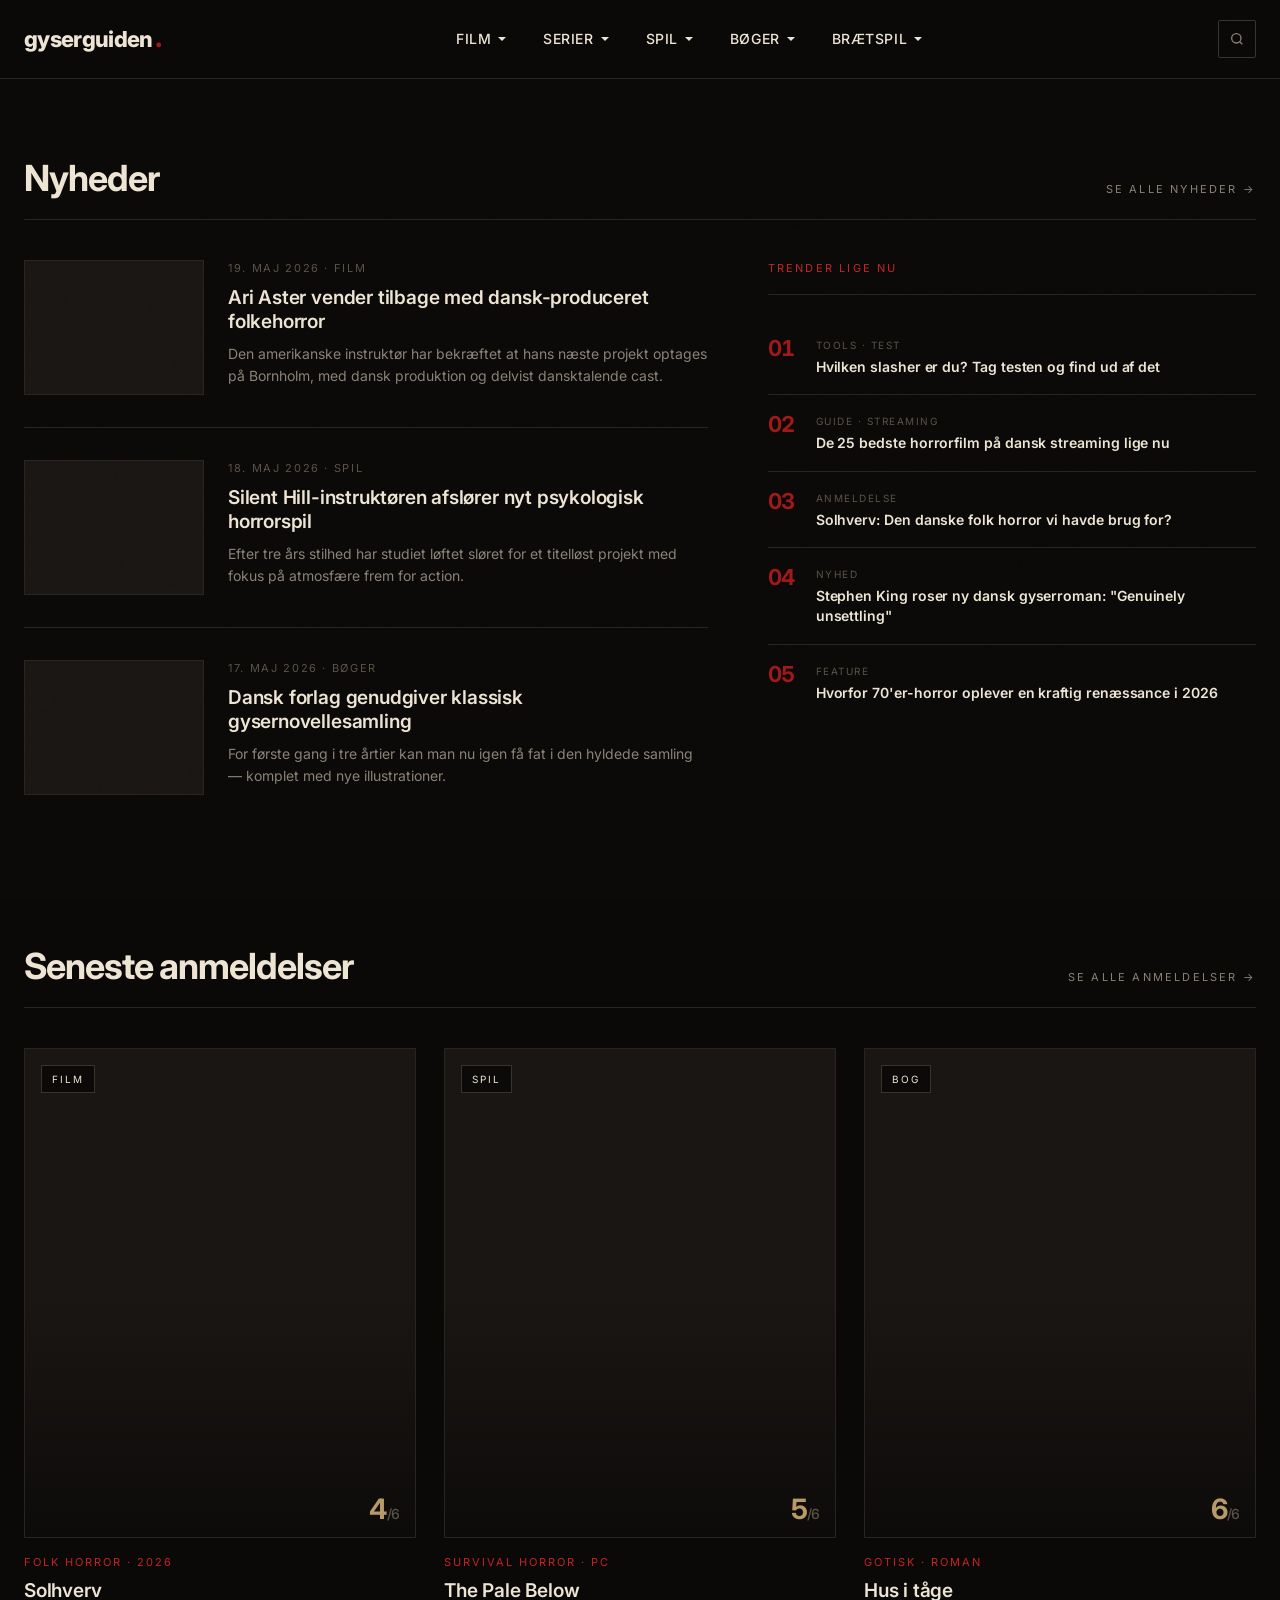
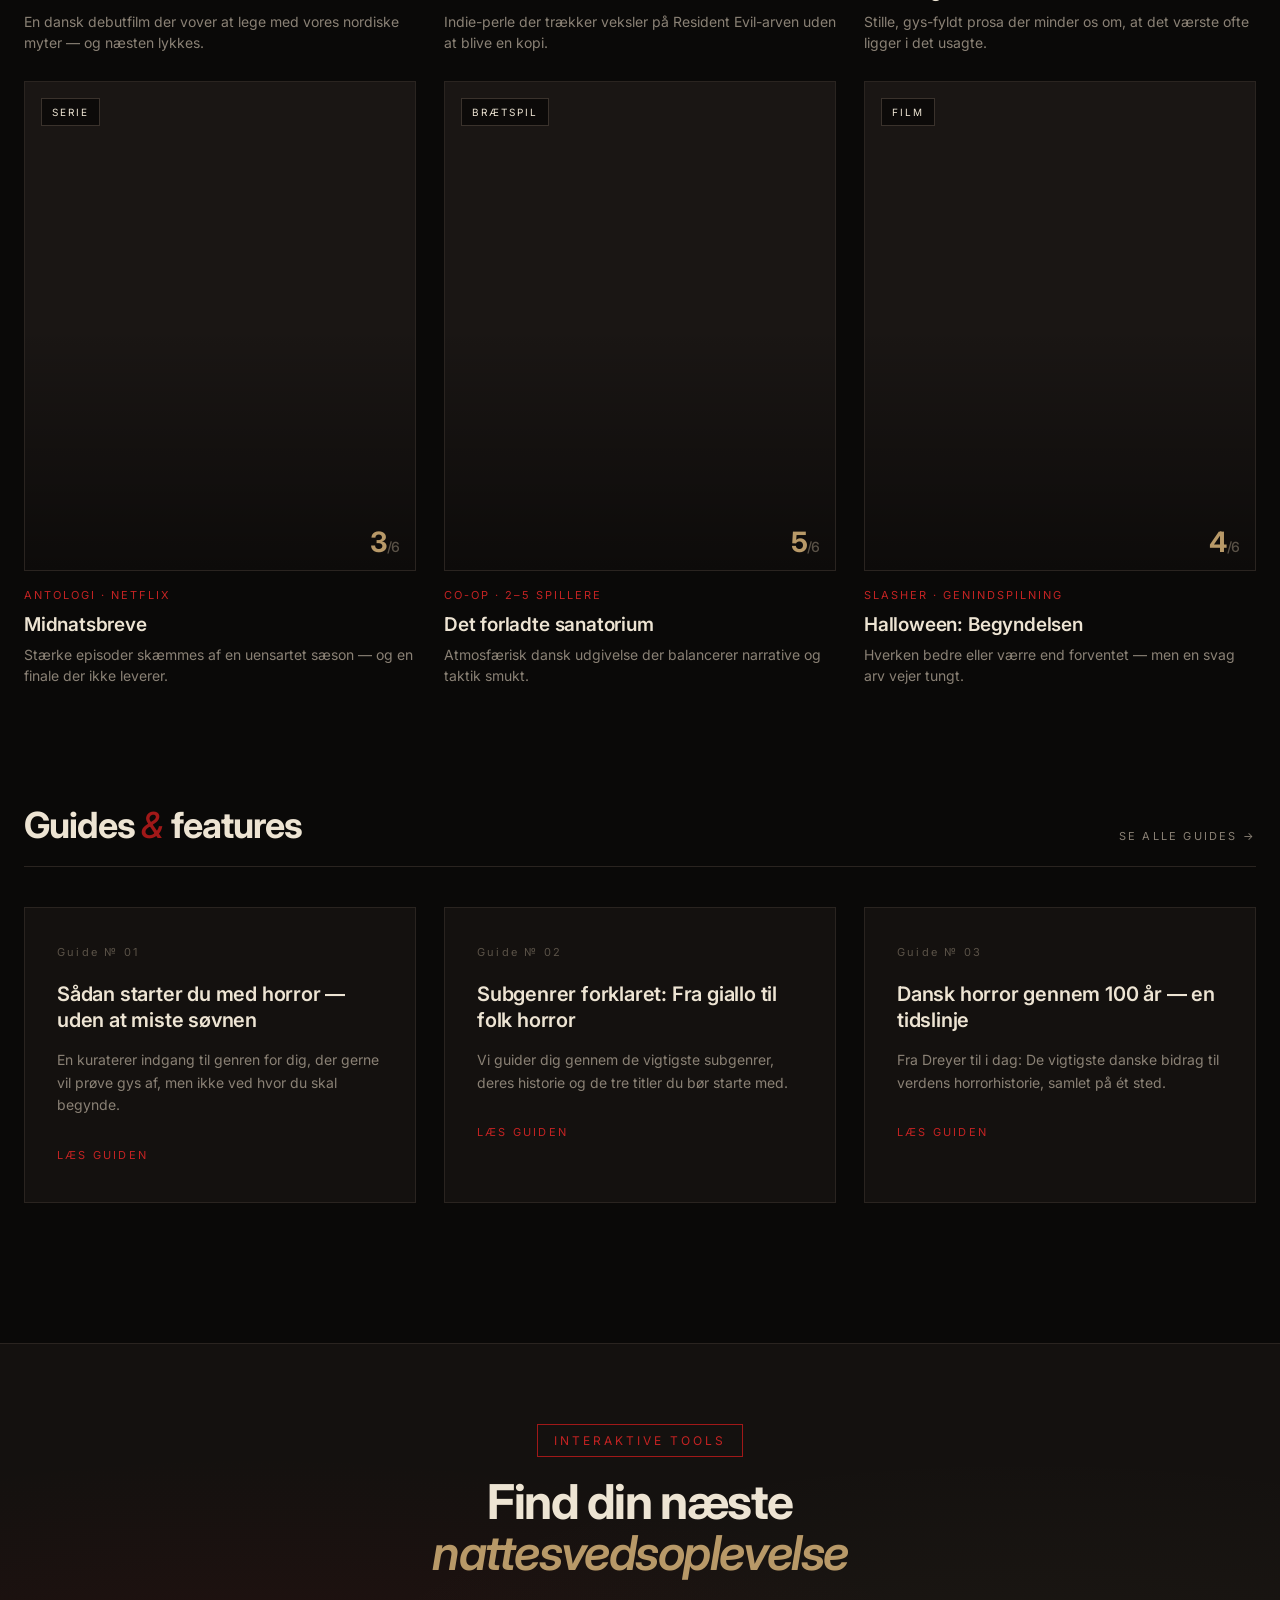
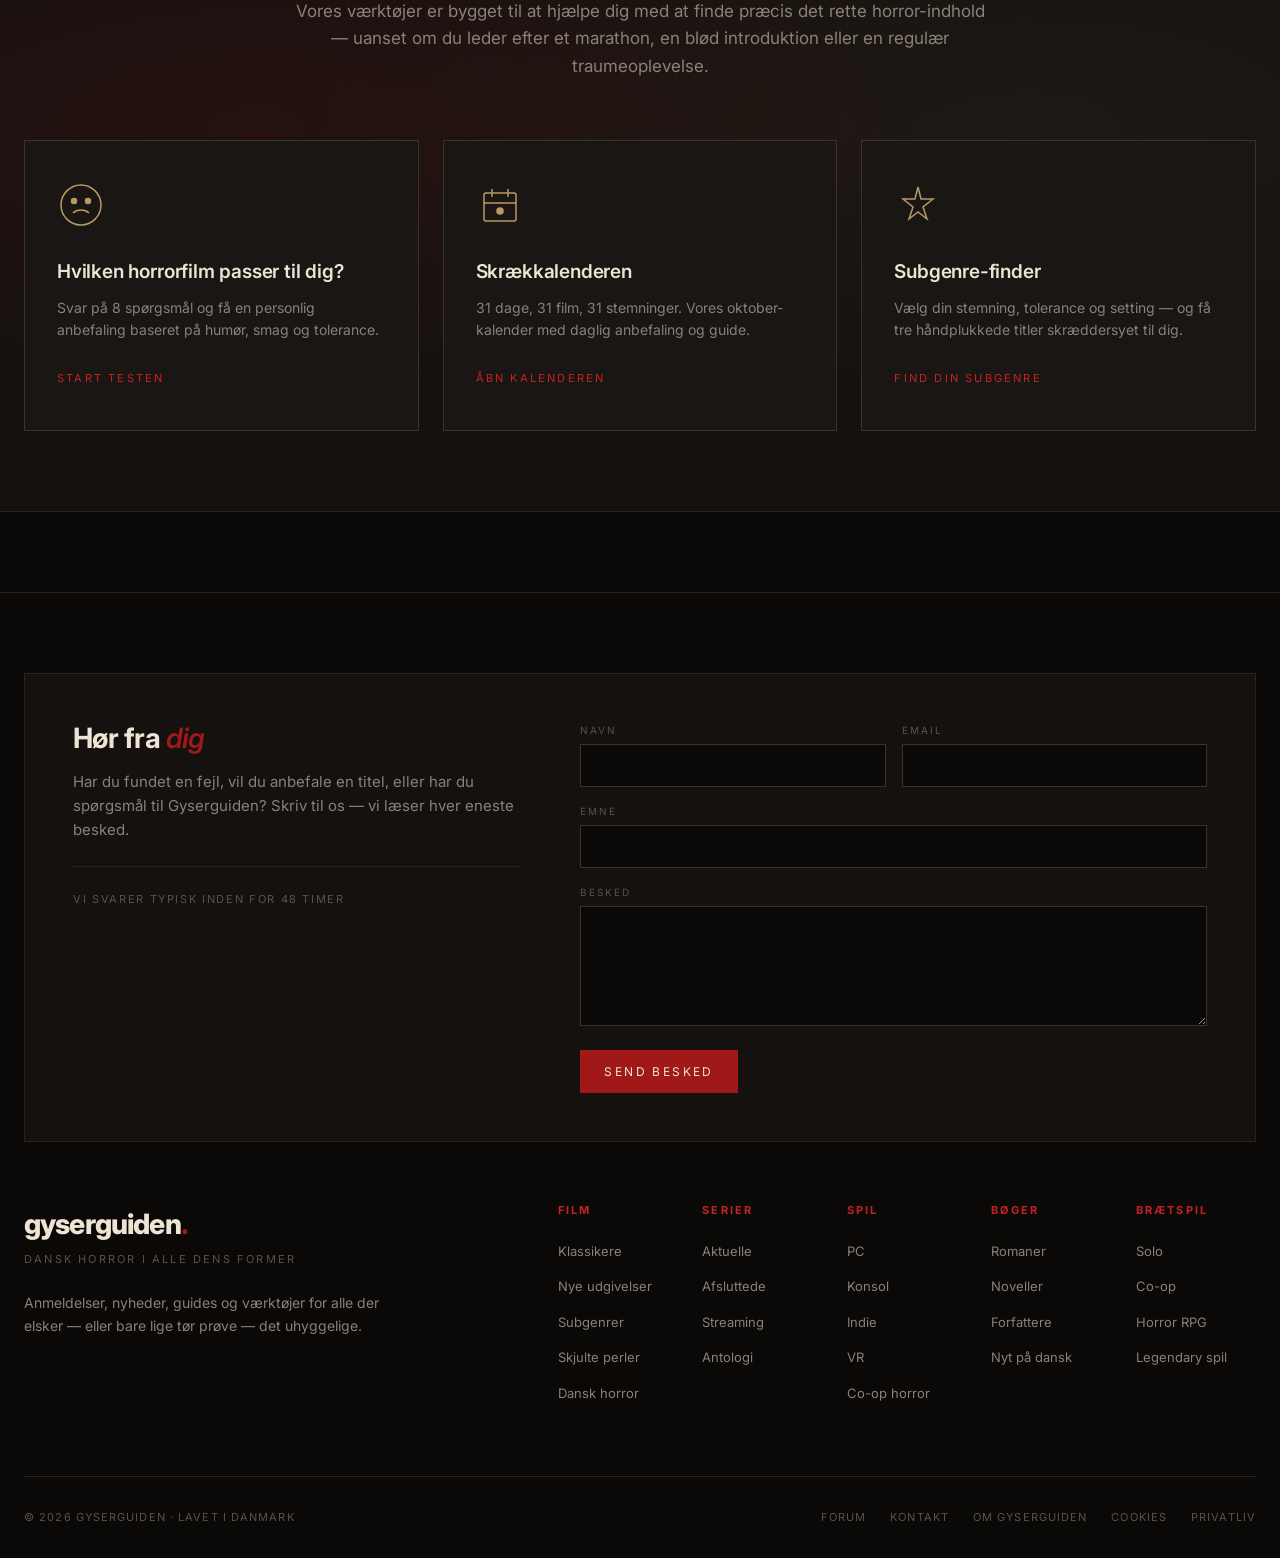
==== index.html @ 8637fc76 "Initial commit — projektstruktur, designsystem og skabeloner" ====
<!DOCTYPE html>
<html lang="da">
<head>
<meta charset="UTF-8">
<meta name="viewport" content="width=device-width, initial-scale=1.0">
<title>Gyserguiden — Dansk horror i alle dens former</title>
<meta name="description" content="Anmeldelser, nyheder, guides og interaktive tools om horror — film, serier, spil, bøger og brætspil.">

<link rel="stylesheet" href="/assets/css/base.css">
<link rel="stylesheet" href="/assets/css/components.css">
</head>
<body>

<!-- =================== HEADER =================== -->
<header class="site-header">
  <div class="header-inner">
    <a href="/" class="logo">gyserguiden<span class="dot">.</span></a>

    <nav class="main-nav">
      <div class="nav-item">
        <a class="nav-link" href="/film">Film
          <svg class="chevron" viewBox="0 0 10 10" fill="currentColor"><path d="M5 7L1 3h8z"/></svg>
        </a>
        <div class="dropdown">
          <a href="/film/klassikere">Klassikere</a>
          <a href="/film/nye">Nye udgivelser</a>
          <a href="/film/subgenrer">Subgenrer</a>
          <a href="/film/skjulte-perler">Skjulte perler</a>
          <a href="/film/dansk">Dansk horror</a>
        </div>
      </div>

      <div class="nav-item">
        <a class="nav-link" href="/serier">Serier
          <svg class="chevron" viewBox="0 0 10 10" fill="currentColor"><path d="M5 7L1 3h8z"/></svg>
        </a>
        <div class="dropdown">
          <a href="/serier/aktuelle">Aktuelle</a>
          <a href="/serier/afsluttede">Afsluttede</a>
          <a href="/serier/streaming">Streamingtjenester</a>
          <a href="/serier/antologi">Antologiserier</a>
        </div>
      </div>

      <div class="nav-item">
        <a class="nav-link" href="/spil">Spil
          <svg class="chevron" viewBox="0 0 10 10" fill="currentColor"><path d="M5 7L1 3h8z"/></svg>
        </a>
        <div class="dropdown">
          <a href="/spil/pc">PC</a>
          <a href="/spil/konsol">Konsol</a>
          <a href="/spil/indie">Indie</a>
          <a href="/spil/vr">VR</a>
          <a href="/spil/co-op">Co-op horror</a>
        </div>
      </div>

      <div class="nav-item">
        <a class="nav-link" href="/boeger">Bøger
          <svg class="chevron" viewBox="0 0 10 10" fill="currentColor"><path d="M5 7L1 3h8z"/></svg>
        </a>
        <div class="dropdown">
          <a href="/boeger/romaner">Romaner</a>
          <a href="/boeger/noveller">Noveller</a>
          <a href="/boeger/forfattere">Forfattere</a>
          <a href="/boeger/nyt-paa-dansk">Nyt på dansk</a>
        </div>
      </div>

      <div class="nav-item">
        <a class="nav-link" href="/braetspil">Brætspil
          <svg class="chevron" viewBox="0 0 10 10" fill="currentColor"><path d="M5 7L1 3h8z"/></svg>
        </a>
        <div class="dropdown">
          <a href="/braetspil/solo">Solo</a>
          <a href="/braetspil/co-op">Co-op</a>
          <a href="/braetspil/rpg">Horror RPG</a>
          <a href="/braetspil/legendary">Legendary spil</a>
        </div>
      </div>
    </nav>

    <div class="header-actions">
      <button class="search-btn" aria-label="Søg">
        <svg width="16" height="16" viewBox="0 0 24 24" fill="none" stroke="currentColor" stroke-width="2">
          <circle cx="11" cy="11" r="7"/>
          <path d="m20 20-4-4"/>
        </svg>
      </button>
      <button class="hamburger" aria-label="Menu" id="hamburger">
        <span></span><span></span><span></span>
      </button>
    </div>
  </div>

  <!-- Mobile menu -->
  <div class="mobile-menu" id="mobileMenu">
    <details>
      <summary>Film</summary>
      <div class="sub-links">
        <a href="/film/klassikere">Klassikere</a>
        <a href="/film/nye">Nye udgivelser</a>
        <a href="/film/subgenrer">Subgenrer</a>
        <a href="/film/skjulte-perler">Skjulte perler</a>
        <a href="/film/dansk">Dansk horror</a>
      </div>
    </details>
    <details>
      <summary>Serier</summary>
      <div class="sub-links">
        <a href="/serier/aktuelle">Aktuelle</a>
        <a href="/serier/afsluttede">Afsluttede</a>
        <a href="/serier/streaming">Streamingtjenester</a>
        <a href="/serier/antologi">Antologiserier</a>
      </div>
    </details>
    <details>
      <summary>Spil</summary>
      <div class="sub-links">
        <a href="/spil/pc">PC</a>
        <a href="/spil/konsol">Konsol</a>
        <a href="/spil/indie">Indie</a>
        <a href="/spil/vr">VR</a>
        <a href="/spil/co-op">Co-op horror</a>
      </div>
    </details>
    <details>
      <summary>Bøger</summary>
      <div class="sub-links">
        <a href="/boeger/romaner">Romaner</a>
        <a href="/boeger/noveller">Noveller</a>
        <a href="/boeger/forfattere">Forfattere</a>
        <a href="/boeger/nyt-paa-dansk">Nyt på dansk</a>
      </div>
    </details>
    <details>
      <summary>Brætspil</summary>
      <div class="sub-links">
        <a href="/braetspil/solo">Solo</a>
        <a href="/braetspil/co-op">Co-op</a>
        <a href="/braetspil/rpg">Horror RPG</a>
        <a href="/braetspil/legendary">Legendary spil</a>
      </div>
    </details>
  </div>
</header>

<!-- =================== NYHEDER =================== -->
<section class="section section-first">
  <div class="container">
    <div class="section-head">
      <h2 class="section-title">Nyheder</h2>
      <a href="/nyheder" class="section-link">Se alle nyheder</a>
    </div>

    <div class="news-grid">
      <div class="news-main">
        <article class="news-item">
          <div class="img n1"></div>
          <div>
            <div class="meta">19. Maj 2026 · Film</div>
            <h3>Ari Aster vender tilbage med dansk-produceret folkehorror</h3>
            <p>Den amerikanske instruktør har bekræftet at hans næste projekt optages på Bornholm, med dansk produktion og delvist dansktalende cast.</p>
          </div>
        </article>

        <article class="news-item">
          <div class="img n2"></div>
          <div>
            <div class="meta">18. Maj 2026 · Spil</div>
            <h3>Silent Hill-instruktøren afslører nyt psykologisk horrorspil</h3>
            <p>Efter tre års stilhed har studiet løftet sløret for et titelløst projekt med fokus på atmosfære frem for action.</p>
          </div>
        </article>

        <article class="news-item">
          <div class="img n3"></div>
          <div>
            <div class="meta">17. Maj 2026 · Bøger</div>
            <h3>Dansk forlag genudgiver klassisk gysernovellesamling</h3>
            <p>For første gang i tre årtier kan man nu igen få fat i den hyldede samling — komplet med nye illustrationer.</p>
          </div>
        </article>
      </div>

      <aside class="news-aside">
        <div class="aside-title">Trender lige nu</div>
        <ol class="trending-list">
          <li>
            <span class="num">01</span>
            <div class="info">
              <div class="cat">Tools · Test</div>
              <h4>Hvilken slasher er du? Tag testen og find ud af det</h4>
            </div>
          </li>
          <li>
            <span class="num">02</span>
            <div class="info">
              <div class="cat">Guide · Streaming</div>
              <h4>De 25 bedste horrorfilm på dansk streaming lige nu</h4>
            </div>
          </li>
          <li>
            <span class="num">03</span>
            <div class="info">
              <div class="cat">Anmeldelse</div>
              <h4>Solhverv: Den danske folk horror vi havde brug for?</h4>
            </div>
          </li>
          <li>
            <span class="num">04</span>
            <div class="info">
              <div class="cat">Nyhed</div>
              <h4>Stephen King roser ny dansk gyserroman: "Genuinely unsettling"</h4>
            </div>
          </li>
          <li>
            <span class="num">05</span>
            <div class="info">
              <div class="cat">Feature</div>
              <h4>Hvorfor 70'er-horror oplever en kraftig renæssance i 2026</h4>
            </div>
          </li>
        </ol>
      </aside>
    </div>
  </div>
</section>

<!-- =================== SENESTE ANMELDELSER =================== -->
<section class="section">
  <div class="container">
    <div class="section-head">
      <h2 class="section-title">Seneste anmeldelser</h2>
      <a href="/anmeldelser" class="section-link">Se alle anmeldelser</a>
    </div>

    <div class="review-grid">
      <article class="review-card">
        <div class="img img-1">
          <span class="img-label">Film</span>
          <span class="rating">4<span>/6</span></span>
        </div>
        <div class="category">Folk Horror · 2026</div>
        <h3>Solhverv</h3>
        <p class="excerpt">En dansk debutfilm der vover at lege med vores nordiske myter — og næsten lykkes.</p>
      </article>

      <article class="review-card">
        <div class="img img-2">
          <span class="img-label">Spil</span>
          <span class="rating">5<span>/6</span></span>
        </div>
        <div class="category">Survival Horror · PC</div>
        <h3>The Pale Below</h3>
        <p class="excerpt">Indie-perle der trækker veksler på Resident Evil-arven uden at blive en kopi.</p>
      </article>

      <article class="review-card">
        <div class="img img-3">
          <span class="img-label">Bog</span>
          <span class="rating">6<span>/6</span></span>
        </div>
        <div class="category">Gotisk · Roman</div>
        <h3>Hus i tåge</h3>
        <p class="excerpt">Stille, gys-fyldt prosa der minder os om, at det værste ofte ligger i det usagte.</p>
      </article>

      <article class="review-card">
        <div class="img img-4">
          <span class="img-label">Serie</span>
          <span class="rating">3<span>/6</span></span>
        </div>
        <div class="category">Antologi · Netflix</div>
        <h3>Midnatsbreve</h3>
        <p class="excerpt">Stærke episoder skæmmes af en uensartet sæson — og en finale der ikke leverer.</p>
      </article>

      <article class="review-card">
        <div class="img img-5">
          <span class="img-label">Brætspil</span>
          <span class="rating">5<span>/6</span></span>
        </div>
        <div class="category">Co-op · 2–5 spillere</div>
        <h3>Det forladte sanatorium</h3>
        <p class="excerpt">Atmosfærisk dansk udgivelse der balancerer narrative og taktik smukt.</p>
      </article>

      <article class="review-card">
        <div class="img img-6">
          <span class="img-label">Film</span>
          <span class="rating">4<span>/6</span></span>
        </div>
        <div class="category">Slasher · Genindspilning</div>
        <h3>Halloween: Begyndelsen</h3>
        <p class="excerpt">Hverken bedre eller værre end forventet — men en svag arv vejer tungt.</p>
      </article>
    </div>
  </div>
</section>

<!-- =================== GUIDES =================== -->
<section class="section">
  <div class="container">
    <div class="section-head">
      <h2 class="section-title">Guides <span class="ampersand">&amp;</span> features</h2>
      <a href="/guides" class="section-link">Se alle guides</a>
    </div>

    <div class="guides-grid">
      <article class="guide-card">
        <div class="num">Guide № 01</div>
        <h3>Sådan starter du med horror — uden at miste søvnen</h3>
        <p>En kuraterer indgang til genren for dig, der gerne vil prøve gys af, men ikke ved hvor du skal begynde.</p>
        <span class="read-more">Læs guiden</span>
      </article>

      <article class="guide-card">
        <div class="num">Guide № 02</div>
        <h3>Subgenrer forklaret: Fra giallo til folk horror</h3>
        <p>Vi guider dig gennem de vigtigste subgenrer, deres historie og de tre titler du bør starte med.</p>
        <span class="read-more">Læs guiden</span>
      </article>

      <article class="guide-card">
        <div class="num">Guide № 03</div>
        <h3>Dansk horror gennem 100 år — en tidslinje</h3>
        <p>Fra Dreyer til i dag: De vigtigste danske bidrag til verdens horrorhistorie, samlet på ét sted.</p>
        <span class="read-more">Læs guiden</span>
      </article>
    </div>
  </div>
</section>

<!-- =================== INTERAKTIVE TOOLS =================== -->
<section class="tools-section">
  <div class="container">
    <div class="tools-intro">
      <span class="label">Interaktive tools</span>
      <h2>Find din næste <em>nattesvedsoplevelse</em></h2>
      <p>Vores værktøjer er bygget til at hjælpe dig med at finde præcis det rette horror-indhold — uanset om du leder efter et marathon, en blød introduktion eller en regulær traumeoplevelse.</p>
    </div>

    <div class="tools-grid">
      <article class="tool-card">
        <svg class="tool-icon" viewBox="0 0 48 48" fill="none" stroke="currentColor" stroke-width="1.5">
          <circle cx="24" cy="24" r="20"/>
          <circle cx="17" cy="20" r="2.5" fill="currentColor"/>
          <circle cx="31" cy="20" r="2.5" fill="currentColor"/>
          <path d="M16 32c2-2 5-3 8-3s6 1 8 3"/>
        </svg>
        <h3>Hvilken horrorfilm passer til dig?</h3>
        <p>Svar på 8 spørgsmål og få en personlig anbefaling baseret på humør, smag og tolerance.</p>
        <span class="cta">Start testen</span>
      </article>

      <article class="tool-card">
        <svg class="tool-icon" viewBox="0 0 48 48" fill="none" stroke="currentColor" stroke-width="1.5">
          <rect x="8" y="12" width="32" height="28" rx="2"/>
          <path d="M16 8v8M32 8v8M8 22h32"/>
          <circle cx="24" cy="30" r="3" fill="currentColor"/>
        </svg>
        <h3>Skrækkalenderen</h3>
        <p>31 dage, 31 film, 31 stemninger. Vores oktober-kalender med daglig anbefaling og guide.</p>
        <span class="cta">Åbn kalenderen</span>
      </article>

      <article class="tool-card">
        <svg class="tool-icon" viewBox="0 0 48 48" fill="none" stroke="currentColor" stroke-width="1.5">
          <path d="M24 6l3 12h12l-10 8 4 12-9-7-9 7 4-12-10-8h12z"/>
        </svg>
        <h3>Subgenre-finder</h3>
        <p>Vælg din stemning, tolerance og setting — og få tre håndplukkede titler skræddersyet til dig.</p>
        <span class="cta">Find din subgenre</span>
      </article>
    </div>
  </div>
</section>

<!-- =================== FOOTER =================== -->
<footer class="site-footer">
  <div class="container">

    <!-- Contact form -->
    <div class="contact-section" id="kontakt">
      <div class="contact-grid">
        <div class="contact-intro">
          <h3>Hør fra <em>dig</em></h3>
          <p>Har du fundet en fejl, vil du anbefale en titel, eller har du spørgsmål til Gyserguiden? Skriv til os — vi læser hver eneste besked.</p>
          <div class="extra">Vi svarer typisk inden for 48 timer</div>
        </div>
        <form class="contact-form" onsubmit="event.preventDefault(); alert('Tak — beskeden er afsendt (placeholder).');">
          <div class="form-row">
            <div class="form-field">
              <label for="navn">Navn</label>
              <input type="text" id="navn" name="navn" required>
            </div>
            <div class="form-field">
              <label for="email">Email</label>
              <input type="email" id="email" name="email" required>
            </div>
          </div>
          <div class="form-field">
            <label for="emne">Emne</label>
            <input type="text" id="emne" name="emne" required>
          </div>
          <div class="form-field">
            <label for="besked">Besked</label>
            <textarea id="besked" name="besked" required></textarea>
          </div>
          <button type="submit" class="submit-btn">Send besked</button>
        </form>
      </div>
    </div>

    <!-- Top -->
    <div class="footer-top">
      <div class="footer-brand">
        <h3>gyserguiden<span class="dot">.</span></h3>
        <div class="tagline">Dansk horror i alle dens former</div>
        <p>Anmeldelser, nyheder, guides og værktøjer for alle der elsker — eller bare lige tør prøve — det uhyggelige.</p>
      </div>

      <nav class="footer-nav">
        <div class="footer-col">
          <h4>Film</h4>
          <ul>
            <li><a href="/film/klassikere">Klassikere</a></li>
            <li><a href="/film/nye">Nye udgivelser</a></li>
            <li><a href="/film/subgenrer">Subgenrer</a></li>
            <li><a href="/film/skjulte-perler">Skjulte perler</a></li>
            <li><a href="/film/dansk">Dansk horror</a></li>
          </ul>
        </div>
        <div class="footer-col">
          <h4>Serier</h4>
          <ul>
            <li><a href="/serier/aktuelle">Aktuelle</a></li>
            <li><a href="/serier/afsluttede">Afsluttede</a></li>
            <li><a href="/serier/streaming">Streaming</a></li>
            <li><a href="/serier/antologi">Antologi</a></li>
          </ul>
        </div>
        <div class="footer-col">
          <h4>Spil</h4>
          <ul>
            <li><a href="/spil/pc">PC</a></li>
            <li><a href="/spil/konsol">Konsol</a></li>
            <li><a href="/spil/indie">Indie</a></li>
            <li><a href="/spil/vr">VR</a></li>
            <li><a href="/spil/co-op">Co-op horror</a></li>
          </ul>
        </div>
        <div class="footer-col">
          <h4>Bøger</h4>
          <ul>
            <li><a href="/boeger/romaner">Romaner</a></li>
            <li><a href="/boeger/noveller">Noveller</a></li>
            <li><a href="/boeger/forfattere">Forfattere</a></li>
            <li><a href="/boeger/nyt-paa-dansk">Nyt på dansk</a></li>
          </ul>
        </div>
        <div class="footer-col">
          <h4>Brætspil</h4>
          <ul>
            <li><a href="/braetspil/solo">Solo</a></li>
            <li><a href="/braetspil/co-op">Co-op</a></li>
            <li><a href="/braetspil/rpg">Horror RPG</a></li>
            <li><a href="/braetspil/legendary">Legendary spil</a></li>
          </ul>
        </div>
      </nav>
    </div>

    <div class="footer-bottom">
      <span>© 2026 Gyserguiden · Lavet i Danmark</span>
      <div class="links">
        <a href="/forum">Forum</a>
        <a href="#kontakt">Kontakt</a>
        <a href="/om">Om Gyserguiden</a>
        <a href="/cookies">Cookies</a>
        <a href="/privatliv">Privatliv</a>
      </div>
    </div>
  </div>
</footer>

<script src="/assets/js/main.js"></script>

</body>
</html>
---- assets/css/base.css ----
/* ============================================================
   BASE.CSS — Design tokens, reset, typografi
   gyserguiden.dk
   ============================================================ */

@import url('https://fonts.googleapis.com/css2?family=Inter:ital,wght@0,300;0,400;0,500;0,600;0,700;0,800;0,900;1,400;1,500;1,600&display=swap');

/* ---- Design tokens ---- */
:root {
  --bg:            #0a0908;
  --bg-elevated:   #14110f;
  --bg-card:       #1a1614;
  --border:        #2a2420;
  --border-strong: #3a322c;
  --text:          #ede4d3;
  --text-muted:    #8a8175;
  --text-dim:      #5a5247;
  --accent:        #a01818;
  --accent-bright: #c42323;
  --accent-glow:   rgba(160, 24, 24, 0.4);
  --gold:          #b89968;
  --display: 'Inter', system-ui, sans-serif;
  --body:    'Inter', system-ui, sans-serif;
  --mono:    'Inter', system-ui, sans-serif;

  /* Spacing scale */
  --space-xs:  8px;
  --space-sm:  16px;
  --space-md:  24px;
  --space-lg:  40px;
  --space-xl:  60px;
  --space-2xl: 80px;

  /* Layout */
  --max-width: 1280px;
  --container-padding: 24px;
}

/* ---- Reset ---- */
*, *::before, *::after { box-sizing: border-box; margin: 0; padding: 0; }
html { scroll-behavior: smooth; }
a { color: inherit; text-decoration: none; }
img { display: block; max-width: 100%; }
button { font-family: inherit; }

/* ---- Body ---- */
body {
  font-family: var(--body);
  background: var(--bg);
  color: var(--text);
  line-height: 1.6;
  font-weight: 400;
  -webkit-font-smoothing: antialiased;
  overflow-x: hidden;
  position: relative;
}

/* Grain texture overlay */
body::before {
  content: '';
  position: fixed;
  inset: 0;
  pointer-events: none;
  z-index: 9999;
  opacity: 0.04;
  mix-blend-mode: overlay;
  background-image: url("data:image/svg+xml,%3Csvg viewBox='0 0 200 200' xmlns='http://www.w3.org/2000/svg'%3E%3Cfilter id='n'%3E%3CfeTurbulence type='fractalNoise' baseFrequency='0.9' /%3E%3C/filter%3E%3Crect width='100%25' height='100%25' filter='url(%23n)' /%3E%3C/svg%3E");
}

/* ---- Layout ---- */
.container {
  max-width: var(--max-width);
  margin: 0 auto;
  padding: 0 var(--container-padding);
}

/* ---- Sections ---- */
.section       { padding: var(--space-xl) 0; }
.section-first { padding-top: var(--space-2xl); }

.section-head {
  display: flex;
  justify-content: space-between;
  align-items: flex-end;
  margin-bottom: var(--space-lg);
  border-bottom: 1px solid var(--border);
  padding-bottom: 20px;
}

.section-title {
  font-family: var(--display);
  font-size: clamp(26px, 3.4vw, 36px);
  font-weight: 700;
  letter-spacing: -0.03em;
  line-height: 1.1;
}
.section-title .ampersand { color: var(--accent); font-style: italic; font-weight: 500; }

.section-link {
  font-family: var(--mono);
  font-size: 11px;
  letter-spacing: 0.2em;
  text-transform: uppercase;
  color: var(--text-muted);
  transition: color .2s;
  white-space: nowrap;
}
.section-link:hover { color: var(--accent-bright); }
.section-link::after { content: ' →'; }

/* ---- Animations ---- */
@keyframes pulse {
  0%, 100% { opacity: 1; }
  50%       { opacity: 0.5; }
}

@keyframes fadeUp {
  from { opacity: 0; transform: translateY(20px); }
  to   { opacity: 1; transform: translateY(0); }
}

/* ---- Article / prose ---- */
.prose {
  max-width: 720px;
  font-size: 17px;
  line-height: 1.75;
  color: var(--text);
}
.prose h2 {
  font-family: var(--display);
  font-size: clamp(22px, 2.5vw, 28px);
  font-weight: 700;
  letter-spacing: -0.02em;
  margin: 2.5em 0 0.75em;
  color: var(--text);
}
.prose h3 {
  font-family: var(--display);
  font-size: 20px;
  font-weight: 600;
  margin: 2em 0 0.6em;
}
.prose p   { margin-bottom: 1.4em; color: var(--text-muted); }
.prose strong { color: var(--text); font-weight: 600; }
.prose em { color: var(--gold); font-style: italic; }
.prose blockquote {
  border-left: 3px solid var(--accent);
  padding: 16px 24px;
  margin: 2em 0;
  background: var(--bg-elevated);
  font-style: italic;
  color: var(--text-muted);
}
.prose a { color: var(--accent-bright); border-bottom: 1px solid var(--border-strong); transition: border-color .2s; }
.prose a:hover { border-color: var(--accent-bright); }
---- assets/css/components.css ----
/* ============================================================
   COMPONENTS.CSS — Header, footer, cards, nav
   gyserguiden.dk
   ============================================================ */

/* ---- HEADER / NAV ---- */
.site-header {
  position: sticky;
  top: 0;
  z-index: 100;
  background: rgba(10, 9, 8, 0.92);
  backdrop-filter: blur(12px);
  -webkit-backdrop-filter: blur(12px);
  border-bottom: 1px solid var(--border);
}

.header-inner {
  display: flex;
  align-items: center;
  justify-content: space-between;
  padding: 18px 24px;
  max-width: 1400px;
  margin: 0 auto;
  gap: 32px;
}

.logo {
  font-family: var(--display);
  font-weight: 800;
  font-size: 22px;
  letter-spacing: -0.03em;
  color: var(--text);
  display: flex;
  align-items: baseline;
  gap: 2px;
  flex-shrink: 0;
}
.logo .dot { color: var(--accent); font-size: 26px; line-height: 0; animation: pulse 3s ease-in-out infinite; }
.logo:hover { color: var(--accent-bright); transition: color .25s; }

.main-nav { display: flex; gap: 4px; }

.nav-item { position: relative; }

.nav-link {
  display: flex;
  align-items: center;
  gap: 6px;
  padding: 10px 16px;
  font-size: 14px;
  font-weight: 500;
  letter-spacing: 0.04em;
  text-transform: uppercase;
  color: var(--text);
  border-radius: 2px;
  cursor: pointer;
  transition: color .2s, background .2s;
}
.nav-link:hover { color: var(--accent-bright); background: rgba(160, 24, 24, 0.08); }
.nav-link .chevron { width: 10px; height: 10px; transition: transform .2s; }
.nav-item:hover .chevron { transform: rotate(180deg); }

.dropdown {
  position: absolute;
  top: 100%;
  left: 0;
  min-width: 220px;
  background: var(--bg-elevated);
  border: 1px solid var(--border-strong);
  padding: 8px;
  opacity: 0;
  visibility: hidden;
  transform: translateY(-8px);
  transition: all .2s ease;
  box-shadow: 0 20px 40px rgba(0,0,0,0.5);
}
.nav-item:hover .dropdown { opacity: 1; visibility: visible; transform: translateY(0); }
.dropdown a {
  display: block;
  padding: 10px 14px;
  font-size: 13px;
  color: var(--text-muted);
  transition: color .15s, background .15s;
  border-radius: 2px;
}
.dropdown a:hover { color: var(--text); background: rgba(160, 24, 24, 0.1); }

.header-actions { display: flex; align-items: center; gap: 12px; }

.search-btn {
  background: none;
  border: 1px solid var(--border-strong);
  color: var(--text-muted);
  width: 38px; height: 38px;
  border-radius: 2px;
  cursor: pointer;
  display: flex;
  align-items: center;
  justify-content: center;
  transition: all .2s;
}
.search-btn:hover { color: var(--text); border-color: var(--accent); }

.hamburger {
  display: none;
  background: none;
  border: none;
  color: var(--text);
  cursor: pointer;
  padding: 8px;
  width: 42px; height: 42px;
  flex-direction: column;
  justify-content: center;
  gap: 6px;
}
.hamburger span { display: block; width: 24px; height: 2px; background: currentColor; transition: transform .25s, opacity .25s; }
.hamburger.open span:nth-child(1) { transform: translateY(8px) rotate(45deg); }
.hamburger.open span:nth-child(2) { opacity: 0; }
.hamburger.open span:nth-child(3) { transform: translateY(-8px) rotate(-45deg); }

.mobile-menu {
  display: none;
  position: fixed;
  top: 71px;
  left: 0; right: 0; bottom: 0;
  background: var(--bg);
  z-index: 99;
  overflow-y: auto;
  padding: 24px;
  transform: translateX(-100%);
  transition: transform .3s ease;
}
.mobile-menu.open { transform: translateX(0); }
.mobile-menu details { border-bottom: 1px solid var(--border); }
.mobile-menu summary {
  padding: 18px 4px;
  font-family: var(--display);
  font-size: 17px;
  font-weight: 600;
  letter-spacing: -0.01em;
  cursor: pointer;
  list-style: none;
  display: flex;
  justify-content: space-between;
  align-items: center;
}
.mobile-menu summary::-webkit-details-marker { display: none; }
.mobile-menu summary::after { content: '+'; font-size: 24px; color: var(--accent); transition: transform .2s; }
.mobile-menu details[open] summary::after { transform: rotate(45deg); }
.mobile-menu .sub-links { padding: 0 4px 16px; }
.mobile-menu .sub-links a { display: block; padding: 10px 0; color: var(--text-muted); font-size: 15px; }

/* ---- HERO ---- */
.hero {
  position: relative;
  min-height: 78vh;
  display: flex;
  align-items: flex-end;
  overflow: hidden;
  margin-bottom: 80px;
}

.hero-bg {
  position: absolute;
  inset: 0;
  background:
    linear-gradient(180deg, rgba(10,9,8,0.4) 0%, rgba(10,9,8,0.7) 60%, rgba(10,9,8,1) 100%),
    radial-gradient(ellipse at 30% 40%, #2a0a0a 0%, transparent 60%),
    radial-gradient(ellipse at 70% 60%, #1a1410 0%, transparent 70%),
    #0a0908;
}
.hero-bg::after {
  content: '';
  position: absolute;
  inset: 0;
  background-image: url("data:image/svg+xml,%3Csvg xmlns='http://www.w3.org/2000/svg' viewBox='0 0 1200 800'%3E%3Cdefs%3E%3CradialGradient id='g' cx='50%25' cy='50%25'%3E%3Cstop offset='0%25' stop-color='%23000' stop-opacity='0'/%3E%3Cstop offset='100%25' stop-color='%23000' stop-opacity='0.6'/%3E%3C/radialGradient%3E%3C/defs%3E%3Crect width='1200' height='800' fill='url(%23g)'/%3E%3C/svg%3E");
}

.hero-content {
  position: relative;
  z-index: 2;
  padding: 80px 0;
  max-width: 800px;
}
.hero-content > * { animation: fadeUp .8s ease-out backwards; }
.hero-content > *:nth-child(1) { animation-delay: 0.1s; }
.hero-content > *:nth-child(2) { animation-delay: 0.25s; }
.hero-content > *:nth-child(3) { animation-delay: 0.4s; }
.hero-content > *:nth-child(4) { animation-delay: 0.55s; }

.hero-tag {
  font-family: var(--mono);
  font-size: 12px;
  letter-spacing: 0.2em;
  color: var(--accent-bright);
  text-transform: uppercase;
  margin-bottom: 24px;
  display: inline-block;
  padding: 6px 12px;
  border: 1px solid var(--accent);
  background: rgba(160, 24, 24, 0.1);
}

.hero h1 {
  font-family: var(--display);
  font-size: clamp(40px, 7vw, 84px);
  font-weight: 600;
  line-height: 1.02;
  letter-spacing: -0.02em;
  margin-bottom: 24px;
  color: var(--text);
}
.hero h1 em { font-style: italic; color: var(--gold); font-weight: 500; }

.hero p {
  font-size: 18px;
  color: var(--text-muted);
  max-width: 620px;
  margin-bottom: 32px;
  line-height: 1.6;
}

.hero-meta {
  display: flex;
  align-items: center;
  gap: 20px;
  font-family: var(--mono);
  font-size: 12px;
  color: var(--text-dim);
  letter-spacing: 0.1em;
  text-transform: uppercase;
}
.hero-meta .dot { color: var(--accent); }

/* ---- REVIEW CARD ---- */
.review-grid {
  display: grid;
  grid-template-columns: repeat(3, 1fr);
  gap: 28px;
}

.review-card { cursor: pointer; transition: transform .3s; }
.review-card:hover { transform: translateY(-4px); }

.review-card .img {
  aspect-ratio: 4/5;
  background: var(--bg-card);
  margin-bottom: 16px;
  position: relative;
  overflow: hidden;
  border: 1px solid var(--border);
}
.review-card .img::after {
  content: '';
  position: absolute;
  inset: 0;
  background: linear-gradient(180deg, transparent 50%, rgba(0,0,0,0.5) 100%);
}

.img-placeholder { background: radial-gradient(ellipse at 30% 30%, #3d1010 0%, #0a0908 70%); }

.review-card .img-label {
  position: absolute;
  top: 16px; left: 16px;
  z-index: 2;
  font-family: var(--mono);
  font-size: 10px;
  letter-spacing: 0.2em;
  color: var(--text);
  background: rgba(10,9,8,0.85);
  padding: 5px 10px;
  text-transform: uppercase;
  border: 1px solid var(--border-strong);
}

.review-card .rating {
  position: absolute;
  bottom: 14px; right: 16px;
  z-index: 2;
  font-family: var(--display);
  font-size: 28px;
  font-weight: 700;
  color: var(--gold);
  line-height: 1;
  letter-spacing: -0.04em;
}
.review-card .rating span { font-size: 14px; color: var(--text-dim); font-weight: 500; }

.review-card .category {
  font-family: var(--mono);
  font-size: 11px;
  letter-spacing: 0.18em;
  color: var(--accent-bright);
  text-transform: uppercase;
  margin-bottom: 8px;
}
.review-card h3 {
  font-family: var(--display);
  font-size: 19px;
  font-weight: 600;
  line-height: 1.25;
  letter-spacing: -0.01em;
  margin-bottom: 8px;
  transition: color .2s;
}
.review-card:hover h3 { color: var(--accent-bright); }
.review-card .excerpt { font-size: 14px; color: var(--text-muted); line-height: 1.5; }

/* ---- NEWS LIST ---- */
.news-grid { display: grid; grid-template-columns: 1.4fr 1fr; gap: 60px; }
.news-main { display: flex; flex-direction: column; gap: 32px; }

.news-item {
  display: grid;
  grid-template-columns: 180px 1fr;
  gap: 24px;
  padding-bottom: 32px;
  border-bottom: 1px solid var(--border);
  align-items: start;
}
.news-item:last-child { border-bottom: none; }
.news-item .img { aspect-ratio: 4/3; background: var(--bg-card); border: 1px solid var(--border); }

.news-item .meta {
  font-family: var(--mono);
  font-size: 11px;
  letter-spacing: 0.15em;
  color: var(--text-dim);
  text-transform: uppercase;
  margin-bottom: 8px;
}
.news-item h3 {
  font-family: var(--display);
  font-size: 19px;
  font-weight: 600;
  line-height: 1.3;
  letter-spacing: -0.01em;
  margin-bottom: 8px;
  transition: color .2s;
  cursor: pointer;
}
.news-item h3:hover { color: var(--accent-bright); }
.news-item p { font-size: 14px; color: var(--text-muted); line-height: 1.55; }

/* Aside: Trending */
.news-aside { position: sticky; top: 100px; align-self: start; }

.aside-title {
  font-family: var(--mono);
  font-size: 11px;
  letter-spacing: 0.2em;
  color: var(--accent-bright);
  text-transform: uppercase;
  margin-bottom: 24px;
  padding-bottom: 16px;
  border-bottom: 1px solid var(--border);
}

.trending-list { list-style: none; }
.trending-list li {
  display: grid;
  grid-template-columns: 32px 1fr;
  gap: 16px;
  padding: 18px 0;
  border-bottom: 1px solid var(--border);
  align-items: start;
}
.trending-list li:last-child { border-bottom: none; }
.trending-list .num {
  font-family: var(--display);
  font-size: 22px;
  font-weight: 700;
  color: var(--accent);
  line-height: 1;
  letter-spacing: -0.04em;
  font-feature-settings: 'tnum';
}
.trending-list .info .cat {
  font-family: var(--mono);
  font-size: 10px;
  letter-spacing: 0.15em;
  color: var(--text-dim);
  text-transform: uppercase;
  margin-bottom: 4px;
}
.trending-list .info h4 {
  font-family: var(--display);
  font-size: 14px;
  font-weight: 600;
  line-height: 1.4;
  letter-spacing: -0.005em;
  cursor: pointer;
  transition: color .2s;
}
.trending-list .info h4:hover { color: var(--accent-bright); }

/* ---- GUIDE CARDS ---- */
.guides-grid { display: grid; grid-template-columns: repeat(3, 1fr); gap: 28px; }

.guide-card {
  border: 1px solid var(--border);
  padding: 36px 32px;
  cursor: pointer;
  transition: border-color .25s, transform .25s;
  background: var(--bg-elevated);
  position: relative;
  overflow: hidden;
}
.guide-card:hover { border-color: var(--accent); transform: translateY(-4px); }
.guide-card::before {
  content: '';
  position: absolute;
  top: 0; left: 0;
  width: 0; height: 2px;
  background: var(--accent);
  transition: width .35s;
}
.guide-card:hover::before { width: 100%; }

.guide-card .num {
  font-family: var(--mono);
  font-size: 11px;
  letter-spacing: 0.2em;
  color: var(--text-dim);
  margin-bottom: 20px;
}
.guide-card h3 {
  font-family: var(--display);
  font-size: 20px;
  font-weight: 600;
  line-height: 1.3;
  letter-spacing: -0.01em;
  margin-bottom: 16px;
}
.guide-card p { font-size: 14px; color: var(--text-muted); line-height: 1.6; margin-bottom: 24px; }
.guide-card .read-more {
  font-family: var(--mono);
  font-size: 11px;
  letter-spacing: 0.2em;
  text-transform: uppercase;
  color: var(--accent-bright);
}

/* ---- TOOLS SECTION ---- */
.tools-section {
  background:
    radial-gradient(ellipse at 20% 50%, rgba(160, 24, 24, 0.12) 0%, transparent 50%),
    radial-gradient(ellipse at 80% 50%, rgba(184, 153, 104, 0.06) 0%, transparent 50%),
    var(--bg-elevated);
  padding: 80px 0;
  margin: 80px 0;
  border-top: 1px solid var(--border);
  border-bottom: 1px solid var(--border);
  position: relative;
  overflow: hidden;
}

.tools-intro { text-align: center; max-width: 700px; margin: 0 auto 60px; }
.tools-intro .label {
  font-family: var(--mono);
  font-size: 12px;
  letter-spacing: 0.25em;
  color: var(--accent-bright);
  text-transform: uppercase;
  display: inline-block;
  margin-bottom: 20px;
  padding: 6px 16px;
  border: 1px solid var(--accent);
}
.tools-intro h2 {
  font-family: var(--display);
  font-size: clamp(32px, 4.5vw, 48px);
  font-weight: 700;
  line-height: 1.05;
  letter-spacing: -0.03em;
  margin-bottom: 20px;
}
.tools-intro h2 em { color: var(--gold); font-style: italic; font-weight: 600; }
.tools-intro p { font-size: 17px; color: var(--text-muted); line-height: 1.6; }

.tools-grid { display: grid; grid-template-columns: repeat(3, 1fr); gap: 24px; }

.tool-card {
  background: var(--bg-card);
  border: 1px solid var(--border-strong);
  padding: 40px 32px;
  cursor: pointer;
  transition: all .3s;
  position: relative;
  overflow: hidden;
}
.tool-card:hover { border-color: var(--accent); background: var(--bg); }
.tool-card:hover .tool-icon { color: var(--accent-bright); transform: scale(1.05); }

.tool-icon { width: 48px; height: 48px; color: var(--gold); margin-bottom: 24px; transition: color .25s, transform .25s; }
.tool-card h3 {
  font-family: var(--display);
  font-size: 19px;
  font-weight: 600;
  line-height: 1.3;
  letter-spacing: -0.01em;
  margin-bottom: 12px;
}
.tool-card p { font-size: 14px; color: var(--text-muted); line-height: 1.55; margin-bottom: 24px; }
.tool-card .cta {
  font-family: var(--mono);
  font-size: 11px;
  letter-spacing: 0.2em;
  text-transform: uppercase;
  color: var(--accent-bright);
}

/* ---- FOOTER ---- */
.site-footer { background: var(--bg); border-top: 1px solid var(--border); padding: 80px 0 32px; margin-top: 80px; }

.footer-top { display: grid; grid-template-columns: 1.3fr 2fr; gap: 80px; margin-bottom: 60px; }

.footer-brand h3 { font-family: var(--display); font-size: 28px; font-weight: 800; letter-spacing: -0.03em; margin-bottom: 4px; }
.footer-brand .dot { color: var(--accent); }
.footer-brand .tagline {
  font-family: var(--mono);
  font-size: 11px;
  letter-spacing: 0.2em;
  color: var(--text-dim);
  text-transform: uppercase;
  margin-bottom: 24px;
}
.footer-brand p { font-size: 14px; color: var(--text-muted); line-height: 1.6; margin-bottom: 24px; max-width: 360px; }

.footer-nav { display: grid; grid-template-columns: repeat(5, 1fr); gap: 24px; }
.footer-col h4 {
  font-family: var(--mono);
  font-size: 11px;
  letter-spacing: 0.2em;
  color: var(--accent-bright);
  text-transform: uppercase;
  margin-bottom: 18px;
}
.footer-col ul { list-style: none; }
.footer-col li { margin-bottom: 10px; }
.footer-col a { font-size: 13px; color: var(--text-muted); transition: color .15s; }
.footer-col a:hover { color: var(--text); }

.contact-section { background: var(--bg-elevated); border: 1px solid var(--border); padding: 48px; margin-bottom: 60px; }
.contact-grid { display: grid; grid-template-columns: 1fr 1.4fr; gap: 60px; align-items: start; }
.contact-intro h3 { font-family: var(--display); font-size: 28px; font-weight: 700; line-height: 1.15; letter-spacing: -0.02em; margin-bottom: 16px; }
.contact-intro h3 em { color: var(--accent); font-style: italic; font-weight: 600; }
.contact-intro p { font-size: 15px; color: var(--text-muted); line-height: 1.6; }
.contact-intro .extra {
  margin-top: 24px;
  padding-top: 24px;
  border-top: 1px solid var(--border);
  font-family: var(--mono);
  font-size: 11px;
  letter-spacing: 0.15em;
  color: var(--text-dim);
  text-transform: uppercase;
}

.contact-form { display: grid; gap: 16px; }
.form-row { display: grid; grid-template-columns: 1fr 1fr; gap: 16px; }
.form-field { display: flex; flex-direction: column; gap: 6px; }
.form-field label { font-family: var(--mono); font-size: 10px; letter-spacing: 0.2em; color: var(--text-dim); text-transform: uppercase; }
.form-field input,
.form-field textarea {
  background: var(--bg);
  border: 1px solid var(--border-strong);
  color: var(--text);
  padding: 12px 14px;
  font-family: var(--body);
  font-size: 14px;
  transition: border-color .2s;
}
.form-field input:focus,
.form-field textarea:focus { outline: none; border-color: var(--accent); }
.form-field textarea { resize: vertical; min-height: 120px; }
.submit-btn {
  background: var(--accent);
  color: var(--text);
  border: none;
  padding: 14px 24px;
  font-family: var(--mono);
  font-size: 12px;
  letter-spacing: 0.2em;
  text-transform: uppercase;
  cursor: pointer;
  transition: background .2s;
  justify-self: start;
  margin-top: 8px;
}
.submit-btn:hover { background: var(--accent-bright); }

.footer-bottom {
  border-top: 1px solid var(--border);
  padding-top: 32px;
  display: flex;
  justify-content: space-between;
  align-items: center;
  font-family: var(--mono);
  font-size: 11px;
  letter-spacing: 0.1em;
  color: var(--text-dim);
  text-transform: uppercase;
}
.footer-bottom .links { display: flex; gap: 24px; }
.footer-bottom a:hover { color: var(--text); }

/* ---- PAGE HEADER (indersider) ---- */
.page-header {
  padding: 80px 0 60px;
  border-bottom: 1px solid var(--border);
  margin-bottom: 60px;
}
.page-header .breadcrumb {
  font-family: var(--mono);
  font-size: 11px;
  letter-spacing: 0.2em;
  color: var(--text-dim);
  text-transform: uppercase;
  margin-bottom: 20px;
}
.page-header .breadcrumb a { color: var(--accent-bright); }
.page-header .breadcrumb span { margin: 0 8px; }
.page-header h1 {
  font-family: var(--display);
  font-size: clamp(36px, 5vw, 64px);
  font-weight: 700;
  line-height: 1.05;
  letter-spacing: -0.03em;
  margin-bottom: 16px;
}
.page-header .subtitle { font-size: 18px; color: var(--text-muted); max-width: 600px; line-height: 1.55; }

/* ---- RESPONSIVE ---- */
@media (max-width: 1024px) {
  .news-grid { grid-template-columns: 1fr; }
  .news-aside { position: static; }
  .footer-top { grid-template-columns: 1fr; gap: 48px; }
  .footer-nav { grid-template-columns: repeat(3, 1fr); }
  .contact-grid { grid-template-columns: 1fr; gap: 32px; }
}

@media (max-width: 768px) {
  .main-nav, .search-btn { display: none; }
  .hamburger { display: flex; }
  .mobile-menu { display: block; }

  .hero { min-height: 70vh; }
  .hero-content { padding: 60px 0; }

  .review-grid { grid-template-columns: 1fr; gap: 32px; }
  .guides-grid { grid-template-columns: 1fr; }
  .tools-grid { grid-template-columns: 1fr; }

  .news-item { grid-template-columns: 100px 1fr; gap: 16px; }
  .footer-nav { grid-template-columns: repeat(2, 1fr); }
  .contact-section { padding: 28px; }
  .form-row { grid-template-columns: 1fr; }

  .section { padding: 40px 0; }
  .section-head { flex-direction: column; align-items: flex-start; gap: 12px; }
  .footer-bottom { flex-direction: column; gap: 16px; }

  .page-header { padding: 60px 0 40px; }
}
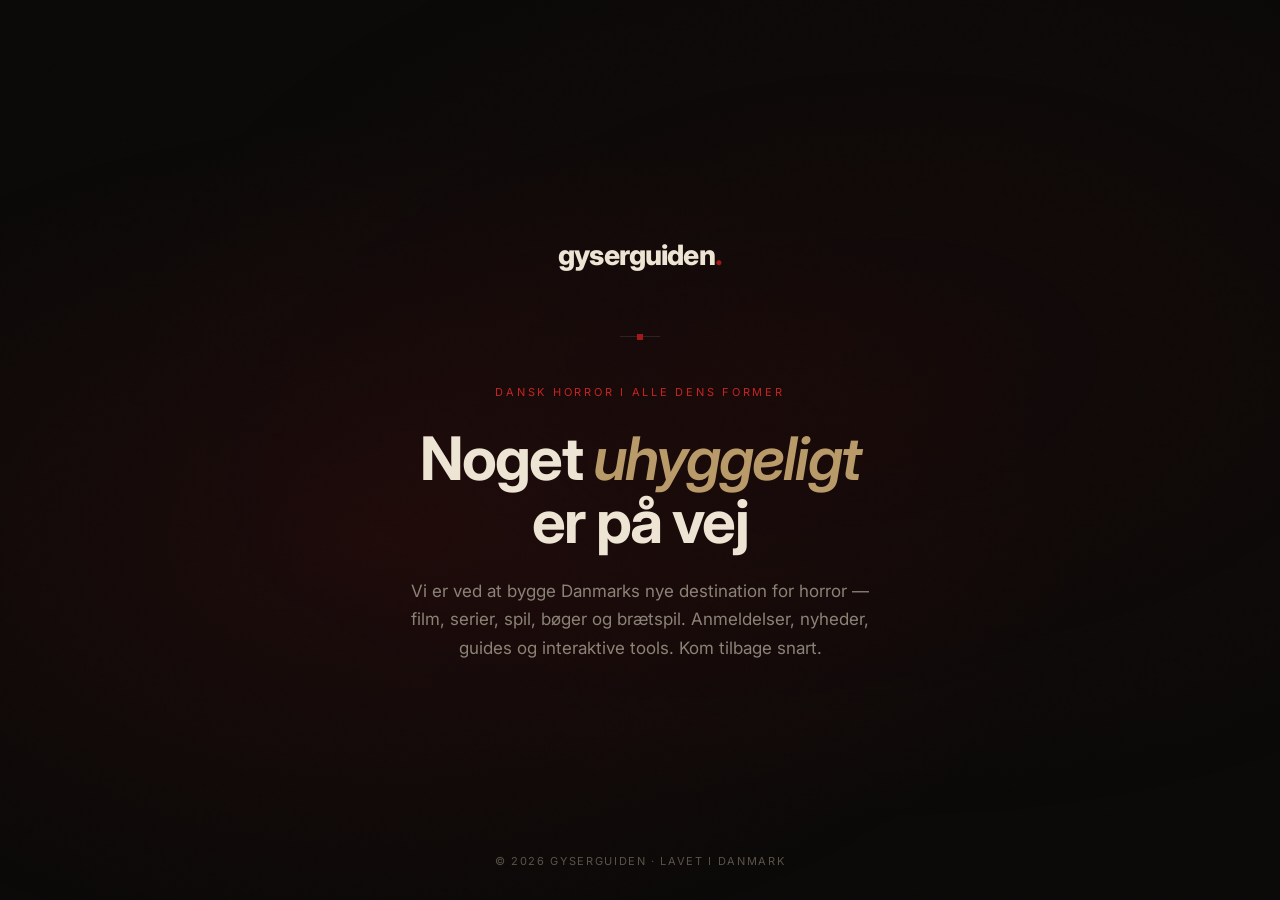
==== commit 7d61eb2c: "Kommer snart-side live, gem rigtig forside som _forside.html" ====
--- a/index.html
+++ b/index.html
@@ -3,489 +3,187 @@
 <head>
 <meta charset="UTF-8">
 <meta name="viewport" content="width=device-width, initial-scale=1.0">
-<title>Gyserguiden — Dansk horror i alle dens former</title>
-<meta name="description" content="Anmeldelser, nyheder, guides og interaktive tools om horror — film, serier, spil, bøger og brætspil.">
+<title>Gyserguiden — Kommer snart</title>
+<meta name="description" content="Gyserguiden — Danmarks nye site om horror i alle dens former. Film, serier, spil, bøger og brætspil. Kommer snart.">
+<meta name="robots" content="noindex, nofollow">
 
-<link rel="stylesheet" href="/assets/css/base.css">
-<link rel="stylesheet" href="/assets/css/components.css">
+<link rel="preconnect" href="https://fonts.googleapis.com">
+<link rel="preconnect" href="https://fonts.gstatic.com" crossorigin>
+<link href="https://fonts.googleapis.com/css2?family=Inter:ital,wght@0,300;0,400;0,500;0,600;0,700;0,800;0,900;1,400;1,600&display=swap" rel="stylesheet">
+
+<style>
+  :root {
+    --bg:            #0a0908;
+    --text:          #ede4d3;
+    --text-muted:    #8a8175;
+    --text-dim:      #5a5247;
+    --accent:        #a01818;
+    --accent-bright: #c42323;
+    --gold:          #b89968;
+    --border:        #2a2420;
+  }
+
+  *, *::before, *::after { box-sizing: border-box; margin: 0; padding: 0; }
+
+  body {
+    font-family: 'Inter', system-ui, sans-serif;
+    background: var(--bg);
+    color: var(--text);
+    min-height: 100vh;
+    display: flex;
+    flex-direction: column;
+    align-items: center;
+    justify-content: center;
+    -webkit-font-smoothing: antialiased;
+    position: relative;
+    overflow: hidden;
+  }
+
+  /* Grain */
+  body::before {
+    content: '';
+    position: fixed;
+    inset: 0;
+    pointer-events: none;
+    z-index: 10;
+    opacity: 0.04;
+    mix-blend-mode: overlay;
+    background-image: url("data:image/svg+xml,%3Csvg viewBox='0 0 200 200' xmlns='http://www.w3.org/2000/svg'%3E%3Cfilter id='n'%3E%3CfeTurbulence type='fractalNoise' baseFrequency='0.9' /%3E%3C/filter%3E%3Crect width='100%25' height='100%25' filter='url(%23n)' /%3E%3C/svg%3E");
+  }
+
+  /* Atmosfærisk baggrund */
+  .bg-glow {
+    position: fixed;
+    inset: 0;
+    background:
+      radial-gradient(ellipse at 30% 60%, rgba(160, 24, 24, 0.12) 0%, transparent 55%),
+      radial-gradient(ellipse at 70% 40%, rgba(42, 10, 10, 0.3) 0%, transparent 60%);
+    pointer-events: none;
+  }
+
+  .wrapper {
+    position: relative;
+    z-index: 2;
+    text-align: center;
+    padding: 40px 24px;
+    max-width: 640px;
+  }
+
+  /* Logo */
+  .logo {
+    font-size: 28px;
+    font-weight: 800;
+    letter-spacing: -0.03em;
+    color: var(--text);
+    margin-bottom: 64px;
+    display: block;
+  }
+  .logo .dot {
+    color: var(--accent);
+    animation: pulse 3s ease-in-out infinite;
+  }
+
+  /* Divider */
+  .divider {
+    width: 40px;
+    height: 1px;
+    background: var(--border);
+    margin: 0 auto 48px;
+    position: relative;
+  }
+  .divider::before {
+    content: '';
+    position: absolute;
+    left: 50%;
+    top: 50%;
+    transform: translate(-50%, -50%);
+    width: 6px;
+    height: 6px;
+    background: var(--accent);
+  }
+
+  /* Tagline */
+  .tagline {
+    font-family: 'Inter', system-ui, sans-serif;
+    font-size: 11px;
+    letter-spacing: 0.25em;
+    color: var(--accent-bright);
+    text-transform: uppercase;
+    margin-bottom: 28px;
+  }
+
+  /* Heading */
+  h1 {
+    font-size: clamp(36px, 6vw, 60px);
+    font-weight: 700;
+    line-height: 1.05;
+    letter-spacing: -0.03em;
+    margin-bottom: 24px;
+  }
+  h1 em {
+    font-style: italic;
+    color: var(--gold);
+    font-weight: 600;
+  }
+
+  /* Body text */
+  p {
+    font-size: 17px;
+    color: var(--text-muted);
+    line-height: 1.65;
+    max-width: 480px;
+    margin: 0 auto;
+  }
+
+  /* Footer */
+  .footer-note {
+    position: fixed;
+    bottom: 32px;
+    left: 0;
+    right: 0;
+    text-align: center;
+    font-size: 11px;
+    letter-spacing: 0.15em;
+    color: var(--text-dim);
+    text-transform: uppercase;
+    z-index: 2;
+  }
+
+  @keyframes pulse {
+    0%, 100% { opacity: 1; }
+    50%       { opacity: 0.4; }
+  }
+
+  @keyframes fadeUp {
+    from { opacity: 0; transform: translateY(16px); }
+    to   { opacity: 1; transform: translateY(0); }
+  }
+
+  .logo       { animation: fadeUp 0.7s ease-out 0.1s both; }
+  .divider    { animation: fadeUp 0.7s ease-out 0.25s both; }
+  .tagline    { animation: fadeUp 0.7s ease-out 0.35s both; }
+  h1          { animation: fadeUp 0.7s ease-out 0.45s both; }
+  p           { animation: fadeUp 0.7s ease-out 0.6s both; }
+  .footer-note { animation: fadeUp 0.7s ease-out 0.8s both; }
+</style>
 </head>
 <body>
 
-<!-- =================== HEADER =================== -->
-<header class="site-header">
-  <div class="header-inner">
-    <a href="/" class="logo">gyserguiden<span class="dot">.</span></a>
+<div class="bg-glow"></div>
 
-    <nav class="main-nav">
-      <div class="nav-item">
-        <a class="nav-link" href="/film">Film
-          <svg class="chevron" viewBox="0 0 10 10" fill="currentColor"><path d="M5 7L1 3h8z"/></svg>
-        </a>
-        <div class="dropdown">
-          <a href="/film/klassikere">Klassikere</a>
-          <a href="/film/nye">Nye udgivelser</a>
-          <a href="/film/subgenrer">Subgenrer</a>
-          <a href="/film/skjulte-perler">Skjulte perler</a>
-          <a href="/film/dansk">Dansk horror</a>
-        </div>
-      </div>
+<div class="wrapper">
+  <span class="logo">gyserguiden<span class="dot">.</span></span>
 
-      <div class="nav-item">
-        <a class="nav-link" href="/serier">Serier
-          <svg class="chevron" viewBox="0 0 10 10" fill="currentColor"><path d="M5 7L1 3h8z"/></svg>
-        </a>
-        <div class="dropdown">
-          <a href="/serier/aktuelle">Aktuelle</a>
-          <a href="/serier/afsluttede">Afsluttede</a>
-          <a href="/serier/streaming">Streamingtjenester</a>
-          <a href="/serier/antologi">Antologiserier</a>
-        </div>
-      </div>
+  <div class="divider"></div>
 
-      <div class="nav-item">
-        <a class="nav-link" href="/spil">Spil
-          <svg class="chevron" viewBox="0 0 10 10" fill="currentColor"><path d="M5 7L1 3h8z"/></svg>
-        </a>
-        <div class="dropdown">
-          <a href="/spil/pc">PC</a>
-          <a href="/spil/konsol">Konsol</a>
-          <a href="/spil/indie">Indie</a>
-          <a href="/spil/vr">VR</a>
-          <a href="/spil/co-op">Co-op horror</a>
-        </div>
-      </div>
+  <div class="tagline">Dansk horror i alle dens former</div>
 
-      <div class="nav-item">
-        <a class="nav-link" href="/boeger">Bøger
-          <svg class="chevron" viewBox="0 0 10 10" fill="currentColor"><path d="M5 7L1 3h8z"/></svg>
-        </a>
-        <div class="dropdown">
-          <a href="/boeger/romaner">Romaner</a>
-          <a href="/boeger/noveller">Noveller</a>
-          <a href="/boeger/forfattere">Forfattere</a>
-          <a href="/boeger/nyt-paa-dansk">Nyt på dansk</a>
-        </div>
-      </div>
+  <h1>Noget <em>uhyggeligt</em><br>er på vej</h1>
 
-      <div class="nav-item">
-        <a class="nav-link" href="/braetspil">Brætspil
-          <svg class="chevron" viewBox="0 0 10 10" fill="currentColor"><path d="M5 7L1 3h8z"/></svg>
-        </a>
-        <div class="dropdown">
-          <a href="/braetspil/solo">Solo</a>
-          <a href="/braetspil/co-op">Co-op</a>
-          <a href="/braetspil/rpg">Horror RPG</a>
-          <a href="/braetspil/legendary">Legendary spil</a>
-        </div>
-      </div>
-    </nav>
+  <p>Vi er ved at bygge Danmarks nye destination for horror — film, serier, spil, bøger og brætspil. Anmeldelser, nyheder, guides og interaktive tools. Kom tilbage snart.</p>
+</div>
 
-    <div class="header-actions">
-      <button class="search-btn" aria-label="Søg">
-        <svg width="16" height="16" viewBox="0 0 24 24" fill="none" stroke="currentColor" stroke-width="2">
-          <circle cx="11" cy="11" r="7"/>
-          <path d="m20 20-4-4"/>
-        </svg>
-      </button>
-      <button class="hamburger" aria-label="Menu" id="hamburger">
-        <span></span><span></span><span></span>
-      </button>
-    </div>
-  </div>
-
-  <!-- Mobile menu -->
-  <div class="mobile-menu" id="mobileMenu">
-    <details>
-      <summary>Film</summary>
-      <div class="sub-links">
-        <a href="/film/klassikere">Klassikere</a>
-        <a href="/film/nye">Nye udgivelser</a>
-        <a href="/film/subgenrer">Subgenrer</a>
-        <a href="/film/skjulte-perler">Skjulte perler</a>
-        <a href="/film/dansk">Dansk horror</a>
-      </div>
-    </details>
-    <details>
-      <summary>Serier</summary>
-      <div class="sub-links">
-        <a href="/serier/aktuelle">Aktuelle</a>
-        <a href="/serier/afsluttede">Afsluttede</a>
-        <a href="/serier/streaming">Streamingtjenester</a>
-        <a href="/serier/antologi">Antologiserier</a>
-      </div>
-    </details>
-    <details>
-      <summary>Spil</summary>
-      <div class="sub-links">
-        <a href="/spil/pc">PC</a>
-        <a href="/spil/konsol">Konsol</a>
-        <a href="/spil/indie">Indie</a>
-        <a href="/spil/vr">VR</a>
-        <a href="/spil/co-op">Co-op horror</a>
-      </div>
-    </details>
-    <details>
-      <summary>Bøger</summary>
-      <div class="sub-links">
-        <a href="/boeger/romaner">Romaner</a>
-        <a href="/boeger/noveller">Noveller</a>
-        <a href="/boeger/forfattere">Forfattere</a>
-        <a href="/boeger/nyt-paa-dansk">Nyt på dansk</a>
-      </div>
-    </details>
-    <details>
-      <summary>Brætspil</summary>
-      <div class="sub-links">
-        <a href="/braetspil/solo">Solo</a>
-        <a href="/braetspil/co-op">Co-op</a>
-        <a href="/braetspil/rpg">Horror RPG</a>
-        <a href="/braetspil/legendary">Legendary spil</a>
-      </div>
-    </details>
-  </div>
-</header>
-
-<!-- =================== NYHEDER =================== -->
-<section class="section section-first">
-  <div class="container">
-    <div class="section-head">
-      <h2 class="section-title">Nyheder</h2>
-      <a href="/nyheder" class="section-link">Se alle nyheder</a>
-    </div>
-
-    <div class="news-grid">
-      <div class="news-main">
-        <article class="news-item">
-          <div class="img n1"></div>
-          <div>
-            <div class="meta">19. Maj 2026 · Film</div>
-            <h3>Ari Aster vender tilbage med dansk-produceret folkehorror</h3>
-            <p>Den amerikanske instruktør har bekræftet at hans næste projekt optages på Bornholm, med dansk produktion og delvist dansktalende cast.</p>
-          </div>
-        </article>
-
-        <article class="news-item">
-          <div class="img n2"></div>
-          <div>
-            <div class="meta">18. Maj 2026 · Spil</div>
-            <h3>Silent Hill-instruktøren afslører nyt psykologisk horrorspil</h3>
-            <p>Efter tre års stilhed har studiet løftet sløret for et titelløst projekt med fokus på atmosfære frem for action.</p>
-          </div>
-        </article>
-
-        <article class="news-item">
-          <div class="img n3"></div>
-          <div>
-            <div class="meta">17. Maj 2026 · Bøger</div>
-            <h3>Dansk forlag genudgiver klassisk gysernovellesamling</h3>
-            <p>For første gang i tre årtier kan man nu igen få fat i den hyldede samling — komplet med nye illustrationer.</p>
-          </div>
-        </article>
-      </div>
-
-      <aside class="news-aside">
-        <div class="aside-title">Trender lige nu</div>
-        <ol class="trending-list">
-          <li>
-            <span class="num">01</span>
-            <div class="info">
-              <div class="cat">Tools · Test</div>
-              <h4>Hvilken slasher er du? Tag testen og find ud af det</h4>
-            </div>
-          </li>
-          <li>
-            <span class="num">02</span>
-            <div class="info">
-              <div class="cat">Guide · Streaming</div>
-              <h4>De 25 bedste horrorfilm på dansk streaming lige nu</h4>
-            </div>
-          </li>
-          <li>
-            <span class="num">03</span>
-            <div class="info">
-              <div class="cat">Anmeldelse</div>
-              <h4>Solhverv: Den danske folk horror vi havde brug for?</h4>
-            </div>
-          </li>
-          <li>
-            <span class="num">04</span>
-            <div class="info">
-              <div class="cat">Nyhed</div>
-              <h4>Stephen King roser ny dansk gyserroman: "Genuinely unsettling"</h4>
-            </div>
-          </li>
-          <li>
-            <span class="num">05</span>
-            <div class="info">
-              <div class="cat">Feature</div>
-              <h4>Hvorfor 70'er-horror oplever en kraftig renæssance i 2026</h4>
-            </div>
-          </li>
-        </ol>
-      </aside>
-    </div>
-  </div>
-</section>
-
-<!-- =================== SENESTE ANMELDELSER =================== -->
-<section class="section">
-  <div class="container">
-    <div class="section-head">
-      <h2 class="section-title">Seneste anmeldelser</h2>
-      <a href="/anmeldelser" class="section-link">Se alle anmeldelser</a>
-    </div>
-
-    <div class="review-grid">
-      <article class="review-card">
-        <div class="img img-1">
-          <span class="img-label">Film</span>
-          <span class="rating">4<span>/6</span></span>
-        </div>
-        <div class="category">Folk Horror · 2026</div>
-        <h3>Solhverv</h3>
-        <p class="excerpt">En dansk debutfilm der vover at lege med vores nordiske myter — og næsten lykkes.</p>
-      </article>
-
-      <article class="review-card">
-        <div class="img img-2">
-          <span class="img-label">Spil</span>
-          <span class="rating">5<span>/6</span></span>
-        </div>
-        <div class="category">Survival Horror · PC</div>
-        <h3>The Pale Below</h3>
-        <p class="excerpt">Indie-perle der trækker veksler på Resident Evil-arven uden at blive en kopi.</p>
-      </article>
-
-      <article class="review-card">
-        <div class="img img-3">
-          <span class="img-label">Bog</span>
-          <span class="rating">6<span>/6</span></span>
-        </div>
-        <div class="category">Gotisk · Roman</div>
-        <h3>Hus i tåge</h3>
-        <p class="excerpt">Stille, gys-fyldt prosa der minder os om, at det værste ofte ligger i det usagte.</p>
-      </article>
-
-      <article class="review-card">
-        <div class="img img-4">
-          <span class="img-label">Serie</span>
-          <span class="rating">3<span>/6</span></span>
-        </div>
-        <div class="category">Antologi · Netflix</div>
-        <h3>Midnatsbreve</h3>
-        <p class="excerpt">Stærke episoder skæmmes af en uensartet sæson — og en finale der ikke leverer.</p>
-      </article>
-
-      <article class="review-card">
-        <div class="img img-5">
-          <span class="img-label">Brætspil</span>
-          <span class="rating">5<span>/6</span></span>
-        </div>
-        <div class="category">Co-op · 2–5 spillere</div>
-        <h3>Det forladte sanatorium</h3>
-        <p class="excerpt">Atmosfærisk dansk udgivelse der balancerer narrative og taktik smukt.</p>
-      </article>
-
-      <article class="review-card">
-        <div class="img img-6">
-          <span class="img-label">Film</span>
-          <span class="rating">4<span>/6</span></span>
-        </div>
-        <div class="category">Slasher · Genindspilning</div>
-        <h3>Halloween: Begyndelsen</h3>
-        <p class="excerpt">Hverken bedre eller værre end forventet — men en svag arv vejer tungt.</p>
-      </article>
-    </div>
-  </div>
-</section>
-
-<!-- =================== GUIDES =================== -->
-<section class="section">
-  <div class="container">
-    <div class="section-head">
-      <h2 class="section-title">Guides <span class="ampersand">&amp;</span> features</h2>
-      <a href="/guides" class="section-link">Se alle guides</a>
-    </div>
-
-    <div class="guides-grid">
-      <article class="guide-card">
-        <div class="num">Guide № 01</div>
-        <h3>Sådan starter du med horror — uden at miste søvnen</h3>
-        <p>En kuraterer indgang til genren for dig, der gerne vil prøve gys af, men ikke ved hvor du skal begynde.</p>
-        <span class="read-more">Læs guiden</span>
-      </article>
-
-      <article class="guide-card">
-        <div class="num">Guide № 02</div>
-        <h3>Subgenrer forklaret: Fra giallo til folk horror</h3>
-        <p>Vi guider dig gennem de vigtigste subgenrer, deres historie og de tre titler du bør starte med.</p>
-        <span class="read-more">Læs guiden</span>
-      </article>
-
-      <article class="guide-card">
-        <div class="num">Guide № 03</div>
-        <h3>Dansk horror gennem 100 år — en tidslinje</h3>
-        <p>Fra Dreyer til i dag: De vigtigste danske bidrag til verdens horrorhistorie, samlet på ét sted.</p>
-        <span class="read-more">Læs guiden</span>
-      </article>
-    </div>
-  </div>
-</section>
-
-<!-- =================== INTERAKTIVE TOOLS =================== -->
-<section class="tools-section">
-  <div class="container">
-    <div class="tools-intro">
-      <span class="label">Interaktive tools</span>
-      <h2>Find din næste <em>nattesvedsoplevelse</em></h2>
-      <p>Vores værktøjer er bygget til at hjælpe dig med at finde præcis det rette horror-indhold — uanset om du leder efter et marathon, en blød introduktion eller en regulær traumeoplevelse.</p>
-    </div>
-
-    <div class="tools-grid">
-      <article class="tool-card">
-        <svg class="tool-icon" viewBox="0 0 48 48" fill="none" stroke="currentColor" stroke-width="1.5">
-          <circle cx="24" cy="24" r="20"/>
-          <circle cx="17" cy="20" r="2.5" fill="currentColor"/>
-          <circle cx="31" cy="20" r="2.5" fill="currentColor"/>
-          <path d="M16 32c2-2 5-3 8-3s6 1 8 3"/>
-        </svg>
-        <h3>Hvilken horrorfilm passer til dig?</h3>
-        <p>Svar på 8 spørgsmål og få en personlig anbefaling baseret på humør, smag og tolerance.</p>
-        <span class="cta">Start testen</span>
-      </article>
-
-      <article class="tool-card">
-        <svg class="tool-icon" viewBox="0 0 48 48" fill="none" stroke="currentColor" stroke-width="1.5">
-          <rect x="8" y="12" width="32" height="28" rx="2"/>
-          <path d="M16 8v8M32 8v8M8 22h32"/>
-          <circle cx="24" cy="30" r="3" fill="currentColor"/>
-        </svg>
-        <h3>Skrækkalenderen</h3>
-        <p>31 dage, 31 film, 31 stemninger. Vores oktober-kalender med daglig anbefaling og guide.</p>
-        <span class="cta">Åbn kalenderen</span>
-      </article>
-
-      <article class="tool-card">
-        <svg class="tool-icon" viewBox="0 0 48 48" fill="none" stroke="currentColor" stroke-width="1.5">
-          <path d="M24 6l3 12h12l-10 8 4 12-9-7-9 7 4-12-10-8h12z"/>
-        </svg>
-        <h3>Subgenre-finder</h3>
-        <p>Vælg din stemning, tolerance og setting — og få tre håndplukkede titler skræddersyet til dig.</p>
-        <span class="cta">Find din subgenre</span>
-      </article>
-    </div>
-  </div>
-</section>
-
-<!-- =================== FOOTER =================== -->
-<footer class="site-footer">
-  <div class="container">
-
-    <!-- Contact form -->
-    <div class="contact-section" id="kontakt">
-      <div class="contact-grid">
-        <div class="contact-intro">
-          <h3>Hør fra <em>dig</em></h3>
-          <p>Har du fundet en fejl, vil du anbefale en titel, eller har du spørgsmål til Gyserguiden? Skriv til os — vi læser hver eneste besked.</p>
-          <div class="extra">Vi svarer typisk inden for 48 timer</div>
-        </div>
-        <form class="contact-form" onsubmit="event.preventDefault(); alert('Tak — beskeden er afsendt (placeholder).');">
-          <div class="form-row">
-            <div class="form-field">
-              <label for="navn">Navn</label>
-              <input type="text" id="navn" name="navn" required>
-            </div>
-            <div class="form-field">
-              <label for="email">Email</label>
-              <input type="email" id="email" name="email" required>
-            </div>
-          </div>
-          <div class="form-field">
-            <label for="emne">Emne</label>
-            <input type="text" id="emne" name="emne" required>
-          </div>
-          <div class="form-field">
-            <label for="besked">Besked</label>
-            <textarea id="besked" name="besked" required></textarea>
-          </div>
-          <button type="submit" class="submit-btn">Send besked</button>
-        </form>
-      </div>
-    </div>
-
-    <!-- Top -->
-    <div class="footer-top">
-      <div class="footer-brand">
-        <h3>gyserguiden<span class="dot">.</span></h3>
-        <div class="tagline">Dansk horror i alle dens former</div>
-        <p>Anmeldelser, nyheder, guides og værktøjer for alle der elsker — eller bare lige tør prøve — det uhyggelige.</p>
-      </div>
-
-      <nav class="footer-nav">
-        <div class="footer-col">
-          <h4>Film</h4>
-          <ul>
-            <li><a href="/film/klassikere">Klassikere</a></li>
-            <li><a href="/film/nye">Nye udgivelser</a></li>
-            <li><a href="/film/subgenrer">Subgenrer</a></li>
-            <li><a href="/film/skjulte-perler">Skjulte perler</a></li>
-            <li><a href="/film/dansk">Dansk horror</a></li>
-          </ul>
-        </div>
-        <div class="footer-col">
-          <h4>Serier</h4>
-          <ul>
-            <li><a href="/serier/aktuelle">Aktuelle</a></li>
-            <li><a href="/serier/afsluttede">Afsluttede</a></li>
-            <li><a href="/serier/streaming">Streaming</a></li>
-            <li><a href="/serier/antologi">Antologi</a></li>
-          </ul>
-        </div>
-        <div class="footer-col">
-          <h4>Spil</h4>
-          <ul>
-            <li><a href="/spil/pc">PC</a></li>
-            <li><a href="/spil/konsol">Konsol</a></li>
-            <li><a href="/spil/indie">Indie</a></li>
-            <li><a href="/spil/vr">VR</a></li>
-            <li><a href="/spil/co-op">Co-op horror</a></li>
-          </ul>
-        </div>
-        <div class="footer-col">
-          <h4>Bøger</h4>
-          <ul>
-            <li><a href="/boeger/romaner">Romaner</a></li>
-            <li><a href="/boeger/noveller">Noveller</a></li>
-            <li><a href="/boeger/forfattere">Forfattere</a></li>
-            <li><a href="/boeger/nyt-paa-dansk">Nyt på dansk</a></li>
-          </ul>
-        </div>
-        <div class="footer-col">
-          <h4>Brætspil</h4>
-          <ul>
-            <li><a href="/braetspil/solo">Solo</a></li>
-            <li><a href="/braetspil/co-op">Co-op</a></li>
-            <li><a href="/braetspil/rpg">Horror RPG</a></li>
-            <li><a href="/braetspil/legendary">Legendary spil</a></li>
-          </ul>
-        </div>
-      </nav>
-    </div>
-
-    <div class="footer-bottom">
-      <span>© 2026 Gyserguiden · Lavet i Danmark</span>
-      <div class="links">
-        <a href="/forum">Forum</a>
-        <a href="#kontakt">Kontakt</a>
-        <a href="/om">Om Gyserguiden</a>
-        <a href="/cookies">Cookies</a>
-        <a href="/privatliv">Privatliv</a>
-      </div>
-    </div>
-  </div>
-</footer>
-
-<script src="/assets/js/main.js"></script>
+<div class="footer-note">© 2026 Gyserguiden · Lavet i Danmark</div>
 
 </body>
 </html>
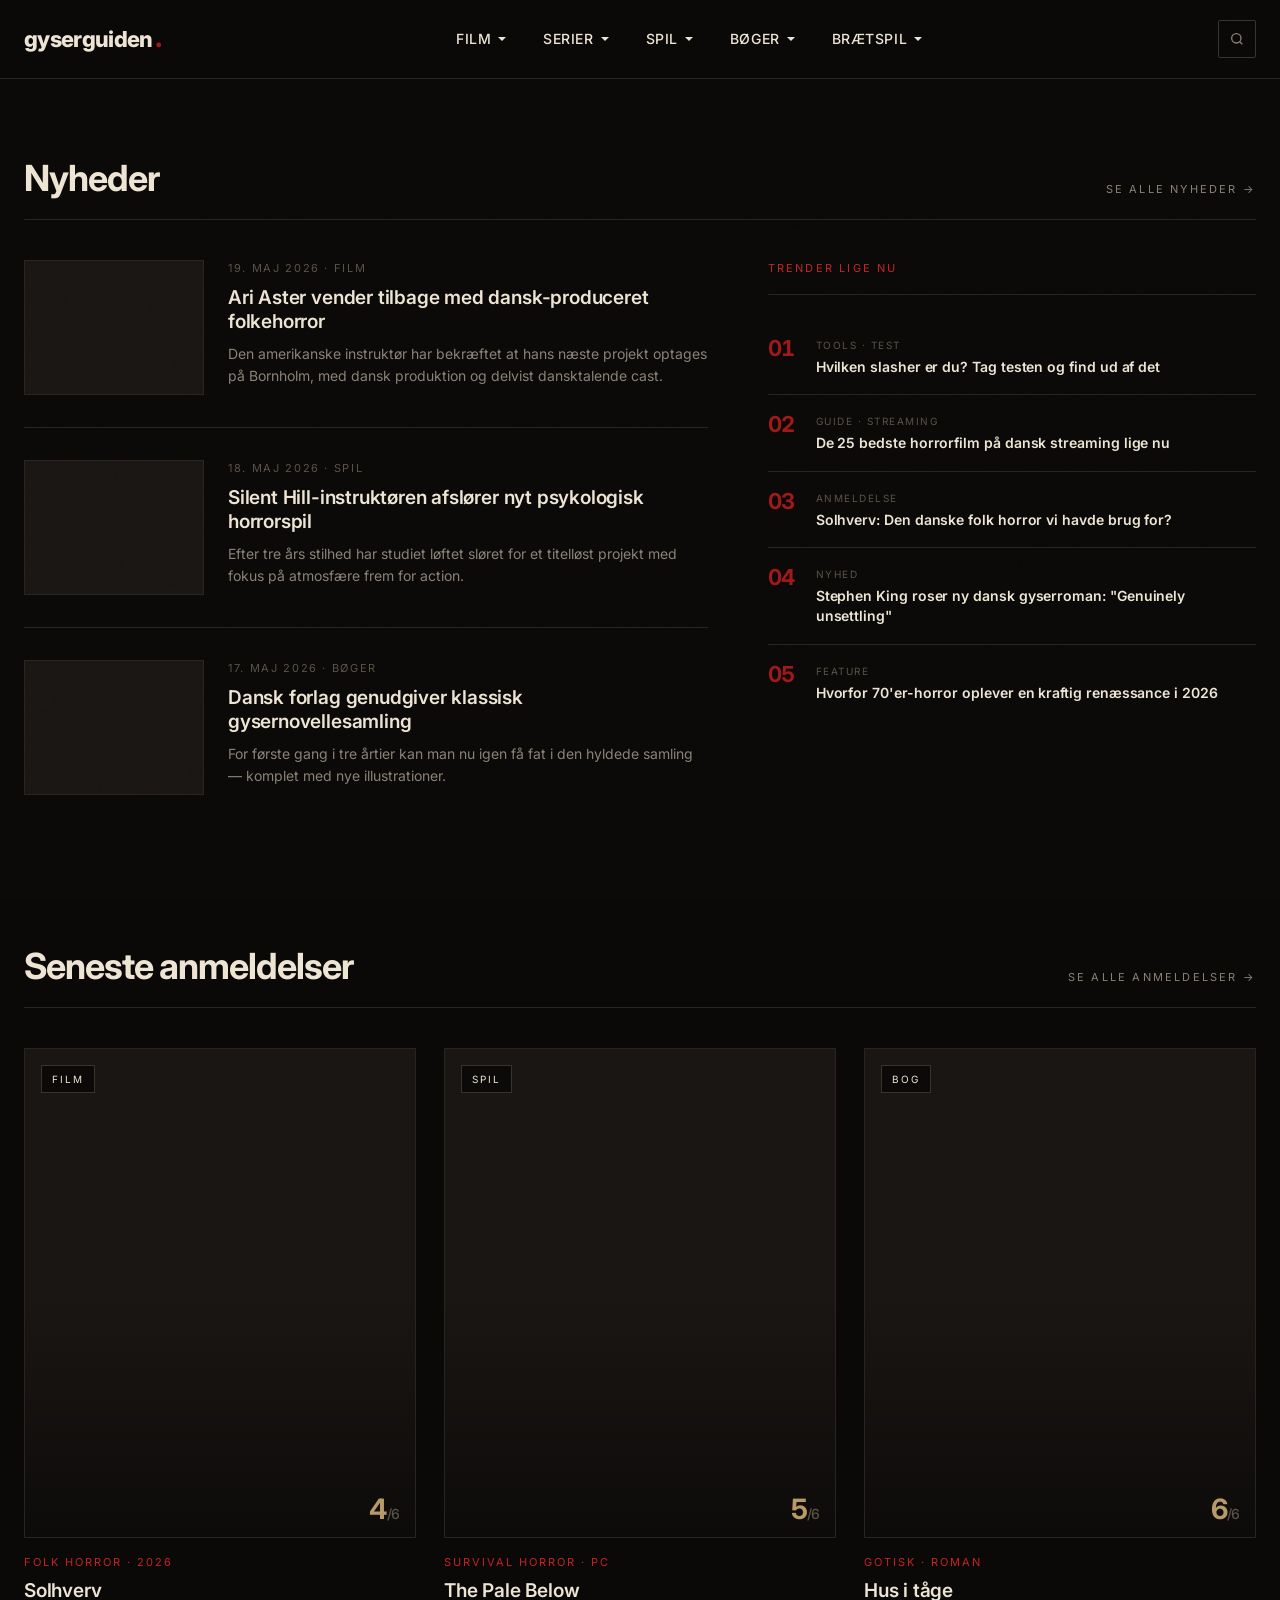
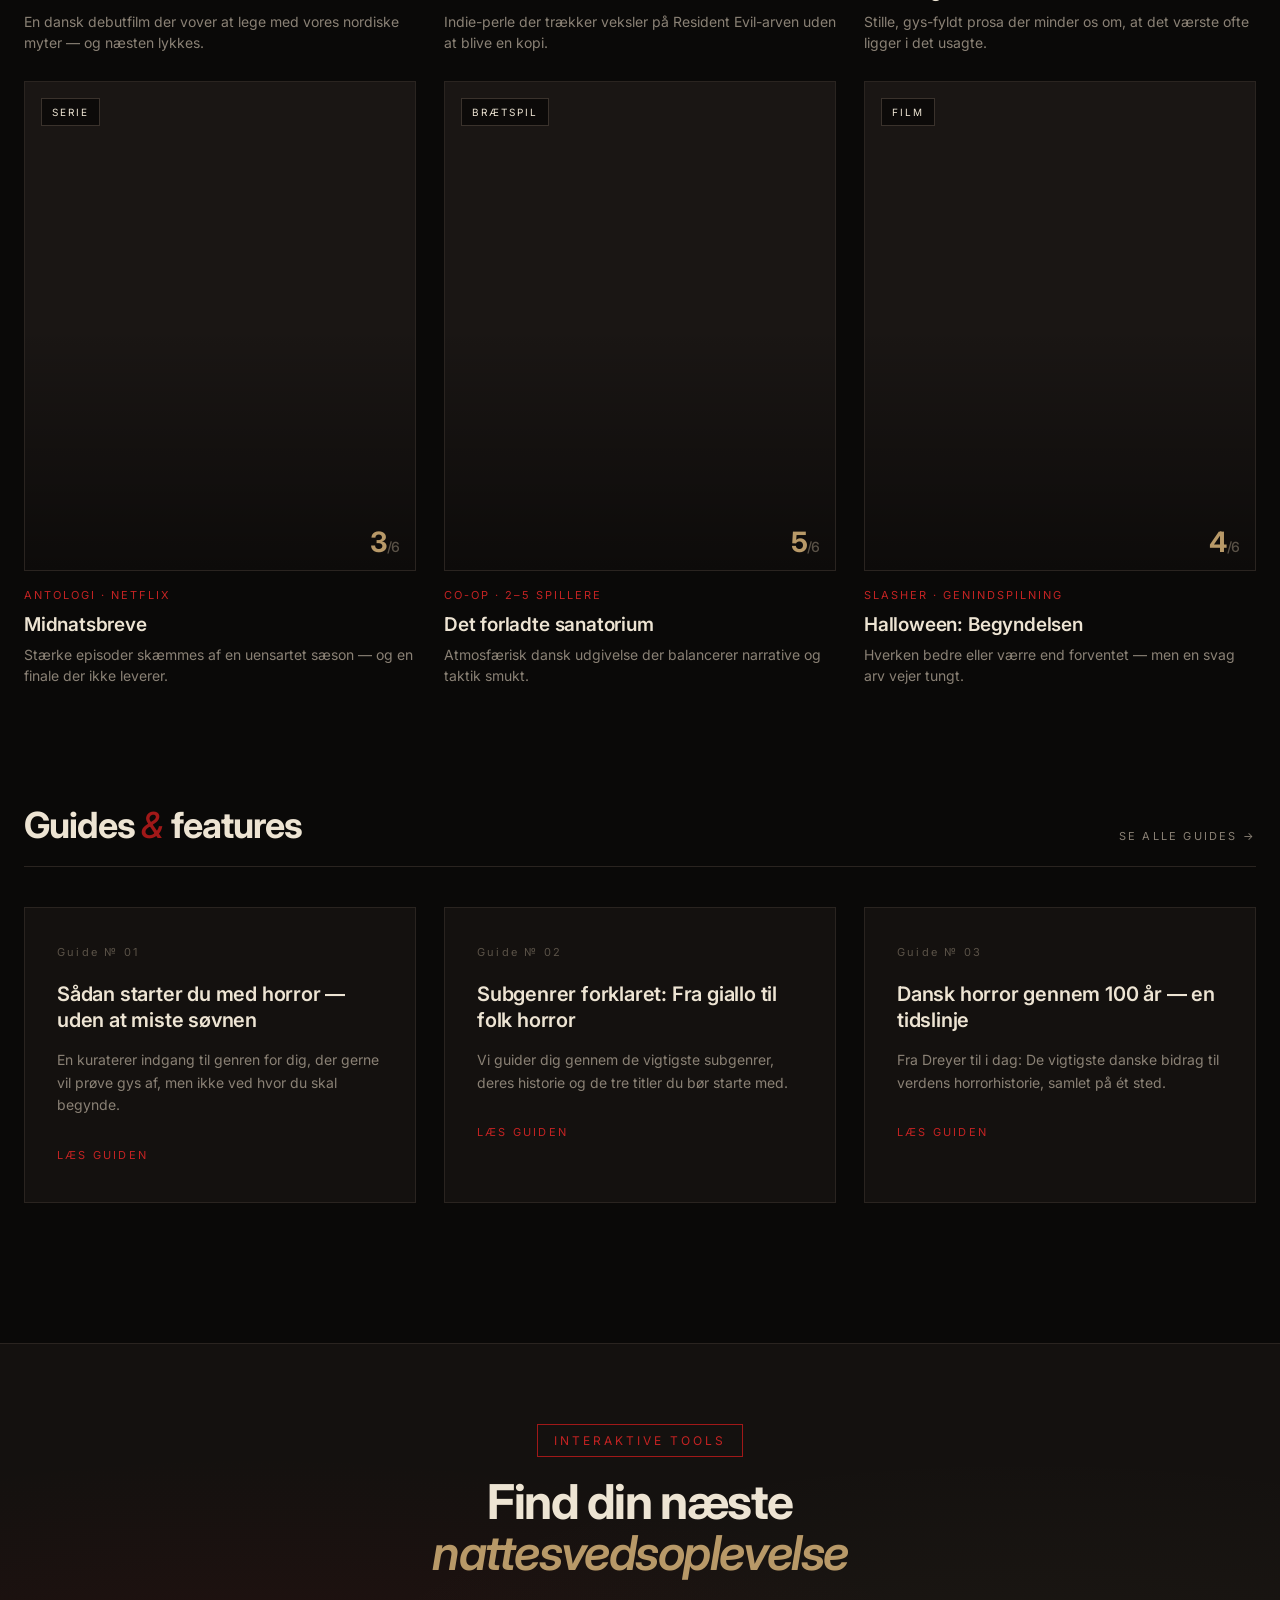
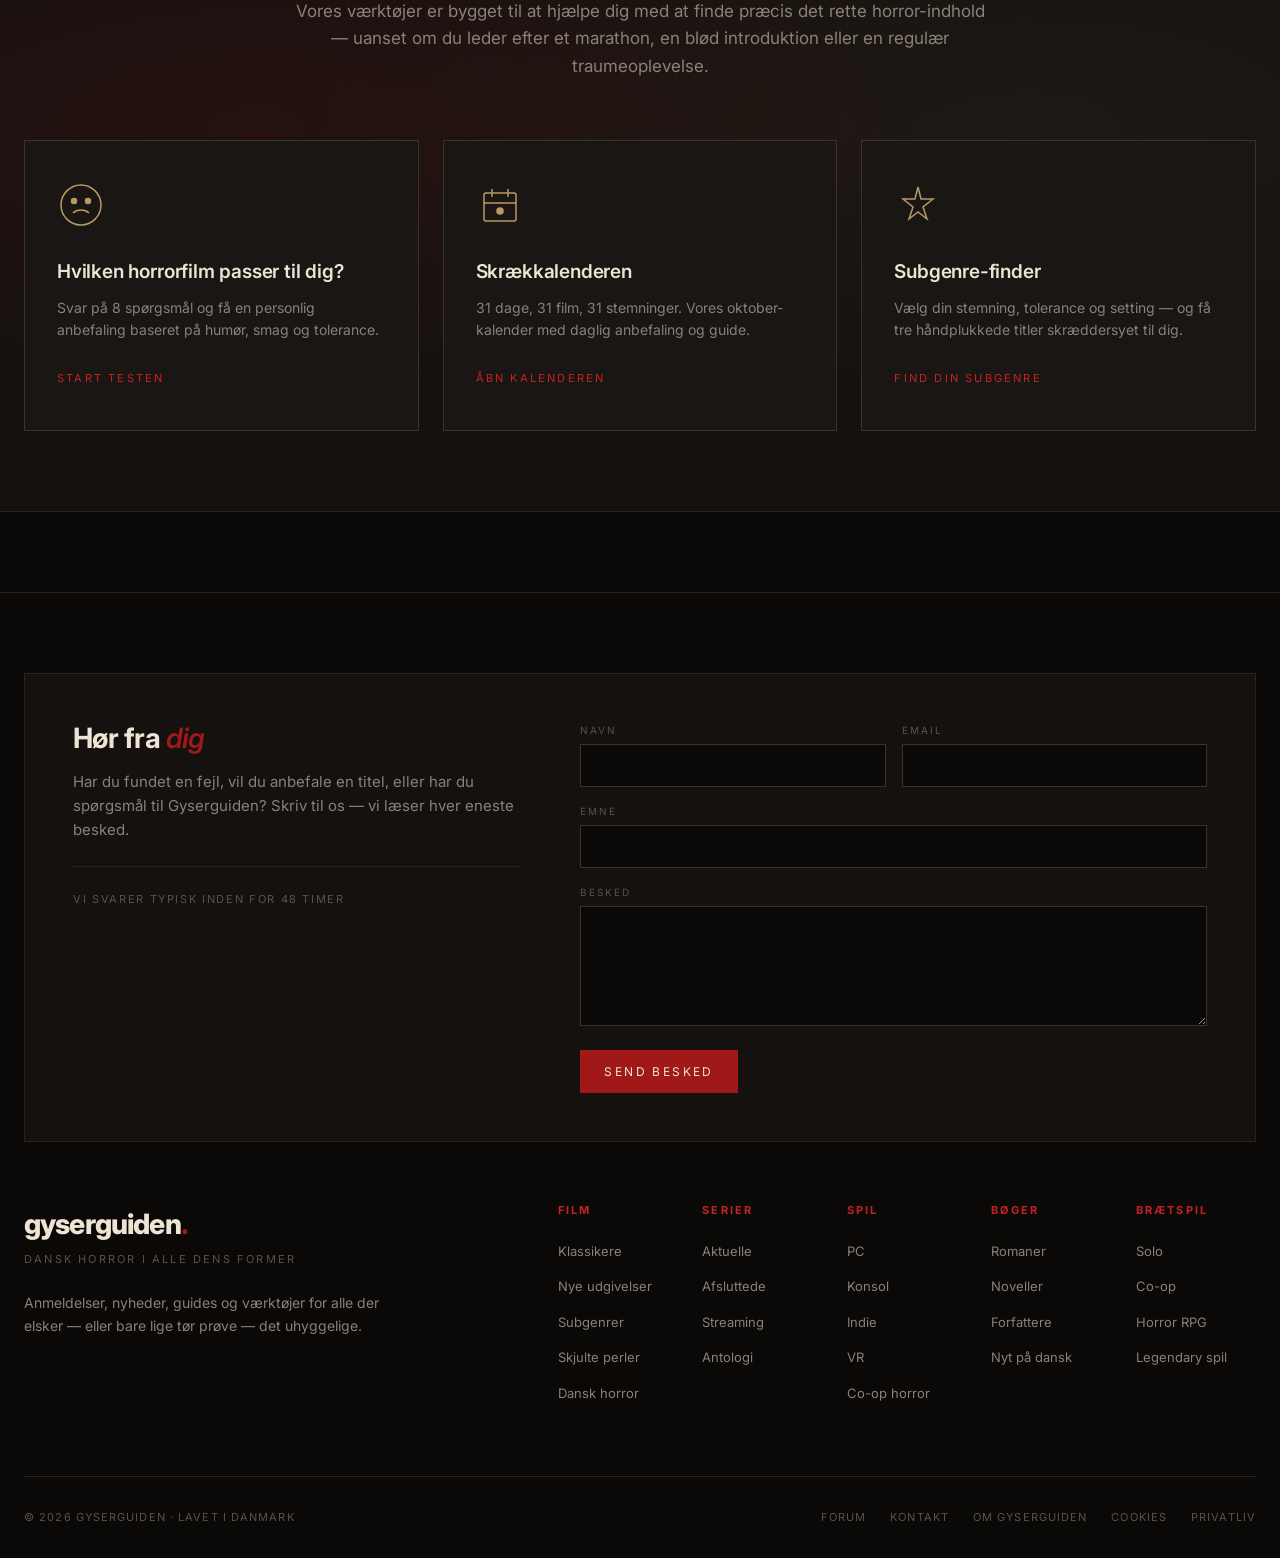
==== commit f12907cd: "dev: rigtig forside som index" ====
--- a/index.html
+++ b/index.html
@@ -3,187 +3,489 @@
 <head>
 <meta charset="UTF-8">
 <meta name="viewport" content="width=device-width, initial-scale=1.0">
-<title>Gyserguiden — Kommer snart</title>
-<meta name="description" content="Gyserguiden — Danmarks nye site om horror i alle dens former. Film, serier, spil, bøger og brætspil. Kommer snart.">
-<meta name="robots" content="noindex, nofollow">
-
-<link rel="preconnect" href="https://fonts.googleapis.com">
-<link rel="preconnect" href="https://fonts.gstatic.com" crossorigin>
-<link href="https://fonts.googleapis.com/css2?family=Inter:ital,wght@0,300;0,400;0,500;0,600;0,700;0,800;0,900;1,400;1,600&display=swap" rel="stylesheet">
-
-<style>
-  :root {
-    --bg:            #0a0908;
-    --text:          #ede4d3;
-    --text-muted:    #8a8175;
-    --text-dim:      #5a5247;
-    --accent:        #a01818;
-    --accent-bright: #c42323;
-    --gold:          #b89968;
-    --border:        #2a2420;
-  }
-
-  *, *::before, *::after { box-sizing: border-box; margin: 0; padding: 0; }
-
-  body {
-    font-family: 'Inter', system-ui, sans-serif;
-    background: var(--bg);
-    color: var(--text);
-    min-height: 100vh;
-    display: flex;
-    flex-direction: column;
-    align-items: center;
-    justify-content: center;
-    -webkit-font-smoothing: antialiased;
-    position: relative;
-    overflow: hidden;
-  }
-
-  /* Grain */
-  body::before {
-    content: '';
-    position: fixed;
-    inset: 0;
-    pointer-events: none;
-    z-index: 10;
-    opacity: 0.04;
-    mix-blend-mode: overlay;
-    background-image: url("data:image/svg+xml,%3Csvg viewBox='0 0 200 200' xmlns='http://www.w3.org/2000/svg'%3E%3Cfilter id='n'%3E%3CfeTurbulence type='fractalNoise' baseFrequency='0.9' /%3E%3C/filter%3E%3Crect width='100%25' height='100%25' filter='url(%23n)' /%3E%3C/svg%3E");
-  }
-
-  /* Atmosfærisk baggrund */
-  .bg-glow {
-    position: fixed;
-    inset: 0;
-    background:
-      radial-gradient(ellipse at 30% 60%, rgba(160, 24, 24, 0.12) 0%, transparent 55%),
-      radial-gradient(ellipse at 70% 40%, rgba(42, 10, 10, 0.3) 0%, transparent 60%);
-    pointer-events: none;
-  }
-
-  .wrapper {
-    position: relative;
-    z-index: 2;
-    text-align: center;
-    padding: 40px 24px;
-    max-width: 640px;
-  }
-
-  /* Logo */
-  .logo {
-    font-size: 28px;
-    font-weight: 800;
-    letter-spacing: -0.03em;
-    color: var(--text);
-    margin-bottom: 64px;
-    display: block;
-  }
-  .logo .dot {
-    color: var(--accent);
-    animation: pulse 3s ease-in-out infinite;
-  }
-
-  /* Divider */
-  .divider {
-    width: 40px;
-    height: 1px;
-    background: var(--border);
-    margin: 0 auto 48px;
-    position: relative;
-  }
-  .divider::before {
-    content: '';
-    position: absolute;
-    left: 50%;
-    top: 50%;
-    transform: translate(-50%, -50%);
-    width: 6px;
-    height: 6px;
-    background: var(--accent);
-  }
-
-  /* Tagline */
-  .tagline {
-    font-family: 'Inter', system-ui, sans-serif;
-    font-size: 11px;
-    letter-spacing: 0.25em;
-    color: var(--accent-bright);
-    text-transform: uppercase;
-    margin-bottom: 28px;
-  }
-
-  /* Heading */
-  h1 {
-    font-size: clamp(36px, 6vw, 60px);
-    font-weight: 700;
-    line-height: 1.05;
-    letter-spacing: -0.03em;
-    margin-bottom: 24px;
-  }
-  h1 em {
-    font-style: italic;
-    color: var(--gold);
-    font-weight: 600;
-  }
-
-  /* Body text */
-  p {
-    font-size: 17px;
-    color: var(--text-muted);
-    line-height: 1.65;
-    max-width: 480px;
-    margin: 0 auto;
-  }
-
-  /* Footer */
-  .footer-note {
-    position: fixed;
-    bottom: 32px;
-    left: 0;
-    right: 0;
-    text-align: center;
-    font-size: 11px;
-    letter-spacing: 0.15em;
-    color: var(--text-dim);
-    text-transform: uppercase;
-    z-index: 2;
-  }
-
-  @keyframes pulse {
-    0%, 100% { opacity: 1; }
-    50%       { opacity: 0.4; }
-  }
-
-  @keyframes fadeUp {
-    from { opacity: 0; transform: translateY(16px); }
-    to   { opacity: 1; transform: translateY(0); }
-  }
-
-  .logo       { animation: fadeUp 0.7s ease-out 0.1s both; }
-  .divider    { animation: fadeUp 0.7s ease-out 0.25s both; }
-  .tagline    { animation: fadeUp 0.7s ease-out 0.35s both; }
-  h1          { animation: fadeUp 0.7s ease-out 0.45s both; }
-  p           { animation: fadeUp 0.7s ease-out 0.6s both; }
-  .footer-note { animation: fadeUp 0.7s ease-out 0.8s both; }
-</style>
+<title>Gyserguiden — Dansk horror i alle dens former</title>
+<meta name="description" content="Anmeldelser, nyheder, guides og interaktive tools om horror — film, serier, spil, bøger og brætspil.">
+
+<link rel="stylesheet" href="/assets/css/base.css">
+<link rel="stylesheet" href="/assets/css/components.css">
 </head>
 <body>
 
-<div class="bg-glow"></div>
-
-<div class="wrapper">
-  <span class="logo">gyserguiden<span class="dot">.</span></span>
-
-  <div class="divider"></div>
-
-  <div class="tagline">Dansk horror i alle dens former</div>
-
-  <h1>Noget <em>uhyggeligt</em><br>er på vej</h1>
-
-  <p>Vi er ved at bygge Danmarks nye destination for horror — film, serier, spil, bøger og brætspil. Anmeldelser, nyheder, guides og interaktive tools. Kom tilbage snart.</p>
-</div>
-
-<div class="footer-note">© 2026 Gyserguiden · Lavet i Danmark</div>
+<!-- =================== HEADER =================== -->
+<header class="site-header">
+  <div class="header-inner">
+    <a href="/" class="logo">gyserguiden<span class="dot">.</span></a>
+
+    <nav class="main-nav">
+      <div class="nav-item">
+        <a class="nav-link" href="/film">Film
+          <svg class="chevron" viewBox="0 0 10 10" fill="currentColor"><path d="M5 7L1 3h8z"/></svg>
+        </a>
+        <div class="dropdown">
+          <a href="/film/klassikere">Klassikere</a>
+          <a href="/film/nye">Nye udgivelser</a>
+          <a href="/film/subgenrer">Subgenrer</a>
+          <a href="/film/skjulte-perler">Skjulte perler</a>
+          <a href="/film/dansk">Dansk horror</a>
+        </div>
+      </div>
+
+      <div class="nav-item">
+        <a class="nav-link" href="/serier">Serier
+          <svg class="chevron" viewBox="0 0 10 10" fill="currentColor"><path d="M5 7L1 3h8z"/></svg>
+        </a>
+        <div class="dropdown">
+          <a href="/serier/aktuelle">Aktuelle</a>
+          <a href="/serier/afsluttede">Afsluttede</a>
+          <a href="/serier/streaming">Streamingtjenester</a>
+          <a href="/serier/antologi">Antologiserier</a>
+        </div>
+      </div>
+
+      <div class="nav-item">
+        <a class="nav-link" href="/spil">Spil
+          <svg class="chevron" viewBox="0 0 10 10" fill="currentColor"><path d="M5 7L1 3h8z"/></svg>
+        </a>
+        <div class="dropdown">
+          <a href="/spil/pc">PC</a>
+          <a href="/spil/konsol">Konsol</a>
+          <a href="/spil/indie">Indie</a>
+          <a href="/spil/vr">VR</a>
+          <a href="/spil/co-op">Co-op horror</a>
+        </div>
+      </div>
+
+      <div class="nav-item">
+        <a class="nav-link" href="/boeger">Bøger
+          <svg class="chevron" viewBox="0 0 10 10" fill="currentColor"><path d="M5 7L1 3h8z"/></svg>
+        </a>
+        <div class="dropdown">
+          <a href="/boeger/romaner">Romaner</a>
+          <a href="/boeger/noveller">Noveller</a>
+          <a href="/boeger/forfattere">Forfattere</a>
+          <a href="/boeger/nyt-paa-dansk">Nyt på dansk</a>
+        </div>
+      </div>
+
+      <div class="nav-item">
+        <a class="nav-link" href="/braetspil">Brætspil
+          <svg class="chevron" viewBox="0 0 10 10" fill="currentColor"><path d="M5 7L1 3h8z"/></svg>
+        </a>
+        <div class="dropdown">
+          <a href="/braetspil/solo">Solo</a>
+          <a href="/braetspil/co-op">Co-op</a>
+          <a href="/braetspil/rpg">Horror RPG</a>
+          <a href="/braetspil/legendary">Legendary spil</a>
+        </div>
+      </div>
+    </nav>
+
+    <div class="header-actions">
+      <button class="search-btn" aria-label="Søg">
+        <svg width="16" height="16" viewBox="0 0 24 24" fill="none" stroke="currentColor" stroke-width="2">
+          <circle cx="11" cy="11" r="7"/>
+          <path d="m20 20-4-4"/>
+        </svg>
+      </button>
+      <button class="hamburger" aria-label="Menu" id="hamburger">
+        <span></span><span></span><span></span>
+      </button>
+    </div>
+  </div>
+
+  <!-- Mobile menu -->
+  <div class="mobile-menu" id="mobileMenu">
+    <details>
+      <summary>Film</summary>
+      <div class="sub-links">
+        <a href="/film/klassikere">Klassikere</a>
+        <a href="/film/nye">Nye udgivelser</a>
+        <a href="/film/subgenrer">Subgenrer</a>
+        <a href="/film/skjulte-perler">Skjulte perler</a>
+        <a href="/film/dansk">Dansk horror</a>
+      </div>
+    </details>
+    <details>
+      <summary>Serier</summary>
+      <div class="sub-links">
+        <a href="/serier/aktuelle">Aktuelle</a>
+        <a href="/serier/afsluttede">Afsluttede</a>
+        <a href="/serier/streaming">Streamingtjenester</a>
+        <a href="/serier/antologi">Antologiserier</a>
+      </div>
+    </details>
+    <details>
+      <summary>Spil</summary>
+      <div class="sub-links">
+        <a href="/spil/pc">PC</a>
+        <a href="/spil/konsol">Konsol</a>
+        <a href="/spil/indie">Indie</a>
+        <a href="/spil/vr">VR</a>
+        <a href="/spil/co-op">Co-op horror</a>
+      </div>
+    </details>
+    <details>
+      <summary>Bøger</summary>
+      <div class="sub-links">
+        <a href="/boeger/romaner">Romaner</a>
+        <a href="/boeger/noveller">Noveller</a>
+        <a href="/boeger/forfattere">Forfattere</a>
+        <a href="/boeger/nyt-paa-dansk">Nyt på dansk</a>
+      </div>
+    </details>
+    <details>
+      <summary>Brætspil</summary>
+      <div class="sub-links">
+        <a href="/braetspil/solo">Solo</a>
+        <a href="/braetspil/co-op">Co-op</a>
+        <a href="/braetspil/rpg">Horror RPG</a>
+        <a href="/braetspil/legendary">Legendary spil</a>
+      </div>
+    </details>
+  </div>
+</header>
+
+<!-- =================== NYHEDER =================== -->
+<section class="section section-first">
+  <div class="container">
+    <div class="section-head">
+      <h2 class="section-title">Nyheder</h2>
+      <a href="/nyheder" class="section-link">Se alle nyheder</a>
+    </div>
+
+    <div class="news-grid">
+      <div class="news-main">
+        <article class="news-item">
+          <div class="img n1"></div>
+          <div>
+            <div class="meta">19. Maj 2026 · Film</div>
+            <h3>Ari Aster vender tilbage med dansk-produceret folkehorror</h3>
+            <p>Den amerikanske instruktør har bekræftet at hans næste projekt optages på Bornholm, med dansk produktion og delvist dansktalende cast.</p>
+          </div>
+        </article>
+
+        <article class="news-item">
+          <div class="img n2"></div>
+          <div>
+            <div class="meta">18. Maj 2026 · Spil</div>
+            <h3>Silent Hill-instruktøren afslører nyt psykologisk horrorspil</h3>
+            <p>Efter tre års stilhed har studiet løftet sløret for et titelløst projekt med fokus på atmosfære frem for action.</p>
+          </div>
+        </article>
+
+        <article class="news-item">
+          <div class="img n3"></div>
+          <div>
+            <div class="meta">17. Maj 2026 · Bøger</div>
+            <h3>Dansk forlag genudgiver klassisk gysernovellesamling</h3>
+            <p>For første gang i tre årtier kan man nu igen få fat i den hyldede samling — komplet med nye illustrationer.</p>
+          </div>
+        </article>
+      </div>
+
+      <aside class="news-aside">
+        <div class="aside-title">Trender lige nu</div>
+        <ol class="trending-list">
+          <li>
+            <span class="num">01</span>
+            <div class="info">
+              <div class="cat">Tools · Test</div>
+              <h4>Hvilken slasher er du? Tag testen og find ud af det</h4>
+            </div>
+          </li>
+          <li>
+            <span class="num">02</span>
+            <div class="info">
+              <div class="cat">Guide · Streaming</div>
+              <h4>De 25 bedste horrorfilm på dansk streaming lige nu</h4>
+            </div>
+          </li>
+          <li>
+            <span class="num">03</span>
+            <div class="info">
+              <div class="cat">Anmeldelse</div>
+              <h4>Solhverv: Den danske folk horror vi havde brug for?</h4>
+            </div>
+          </li>
+          <li>
+            <span class="num">04</span>
+            <div class="info">
+              <div class="cat">Nyhed</div>
+              <h4>Stephen King roser ny dansk gyserroman: "Genuinely unsettling"</h4>
+            </div>
+          </li>
+          <li>
+            <span class="num">05</span>
+            <div class="info">
+              <div class="cat">Feature</div>
+              <h4>Hvorfor 70'er-horror oplever en kraftig renæssance i 2026</h4>
+            </div>
+          </li>
+        </ol>
+      </aside>
+    </div>
+  </div>
+</section>
+
+<!-- =================== SENESTE ANMELDELSER =================== -->
+<section class="section">
+  <div class="container">
+    <div class="section-head">
+      <h2 class="section-title">Seneste anmeldelser</h2>
+      <a href="/anmeldelser" class="section-link">Se alle anmeldelser</a>
+    </div>
+
+    <div class="review-grid">
+      <article class="review-card">
+        <div class="img img-1">
+          <span class="img-label">Film</span>
+          <span class="rating">4<span>/6</span></span>
+        </div>
+        <div class="category">Folk Horror · 2026</div>
+        <h3>Solhverv</h3>
+        <p class="excerpt">En dansk debutfilm der vover at lege med vores nordiske myter — og næsten lykkes.</p>
+      </article>
+
+      <article class="review-card">
+        <div class="img img-2">
+          <span class="img-label">Spil</span>
+          <span class="rating">5<span>/6</span></span>
+        </div>
+        <div class="category">Survival Horror · PC</div>
+        <h3>The Pale Below</h3>
+        <p class="excerpt">Indie-perle der trækker veksler på Resident Evil-arven uden at blive en kopi.</p>
+      </article>
+
+      <article class="review-card">
+        <div class="img img-3">
+          <span class="img-label">Bog</span>
+          <span class="rating">6<span>/6</span></span>
+        </div>
+        <div class="category">Gotisk · Roman</div>
+        <h3>Hus i tåge</h3>
+        <p class="excerpt">Stille, gys-fyldt prosa der minder os om, at det værste ofte ligger i det usagte.</p>
+      </article>
+
+      <article class="review-card">
+        <div class="img img-4">
+          <span class="img-label">Serie</span>
+          <span class="rating">3<span>/6</span></span>
+        </div>
+        <div class="category">Antologi · Netflix</div>
+        <h3>Midnatsbreve</h3>
+        <p class="excerpt">Stærke episoder skæmmes af en uensartet sæson — og en finale der ikke leverer.</p>
+      </article>
+
+      <article class="review-card">
+        <div class="img img-5">
+          <span class="img-label">Brætspil</span>
+          <span class="rating">5<span>/6</span></span>
+        </div>
+        <div class="category">Co-op · 2–5 spillere</div>
+        <h3>Det forladte sanatorium</h3>
+        <p class="excerpt">Atmosfærisk dansk udgivelse der balancerer narrative og taktik smukt.</p>
+      </article>
+
+      <article class="review-card">
+        <div class="img img-6">
+          <span class="img-label">Film</span>
+          <span class="rating">4<span>/6</span></span>
+        </div>
+        <div class="category">Slasher · Genindspilning</div>
+        <h3>Halloween: Begyndelsen</h3>
+        <p class="excerpt">Hverken bedre eller værre end forventet — men en svag arv vejer tungt.</p>
+      </article>
+    </div>
+  </div>
+</section>
+
+<!-- =================== GUIDES =================== -->
+<section class="section">
+  <div class="container">
+    <div class="section-head">
+      <h2 class="section-title">Guides <span class="ampersand">&amp;</span> features</h2>
+      <a href="/guides" class="section-link">Se alle guides</a>
+    </div>
+
+    <div class="guides-grid">
+      <article class="guide-card">
+        <div class="num">Guide № 01</div>
+        <h3>Sådan starter du med horror — uden at miste søvnen</h3>
+        <p>En kuraterer indgang til genren for dig, der gerne vil prøve gys af, men ikke ved hvor du skal begynde.</p>
+        <span class="read-more">Læs guiden</span>
+      </article>
+
+      <article class="guide-card">
+        <div class="num">Guide № 02</div>
+        <h3>Subgenrer forklaret: Fra giallo til folk horror</h3>
+        <p>Vi guider dig gennem de vigtigste subgenrer, deres historie og de tre titler du bør starte med.</p>
+        <span class="read-more">Læs guiden</span>
+      </article>
+
+      <article class="guide-card">
+        <div class="num">Guide № 03</div>
+        <h3>Dansk horror gennem 100 år — en tidslinje</h3>
+        <p>Fra Dreyer til i dag: De vigtigste danske bidrag til verdens horrorhistorie, samlet på ét sted.</p>
+        <span class="read-more">Læs guiden</span>
+      </article>
+    </div>
+  </div>
+</section>
+
+<!-- =================== INTERAKTIVE TOOLS =================== -->
+<section class="tools-section">
+  <div class="container">
+    <div class="tools-intro">
+      <span class="label">Interaktive tools</span>
+      <h2>Find din næste <em>nattesvedsoplevelse</em></h2>
+      <p>Vores værktøjer er bygget til at hjælpe dig med at finde præcis det rette horror-indhold — uanset om du leder efter et marathon, en blød introduktion eller en regulær traumeoplevelse.</p>
+    </div>
+
+    <div class="tools-grid">
+      <article class="tool-card">
+        <svg class="tool-icon" viewBox="0 0 48 48" fill="none" stroke="currentColor" stroke-width="1.5">
+          <circle cx="24" cy="24" r="20"/>
+          <circle cx="17" cy="20" r="2.5" fill="currentColor"/>
+          <circle cx="31" cy="20" r="2.5" fill="currentColor"/>
+          <path d="M16 32c2-2 5-3 8-3s6 1 8 3"/>
+        </svg>
+        <h3>Hvilken horrorfilm passer til dig?</h3>
+        <p>Svar på 8 spørgsmål og få en personlig anbefaling baseret på humør, smag og tolerance.</p>
+        <span class="cta">Start testen</span>
+      </article>
+
+      <article class="tool-card">
+        <svg class="tool-icon" viewBox="0 0 48 48" fill="none" stroke="currentColor" stroke-width="1.5">
+          <rect x="8" y="12" width="32" height="28" rx="2"/>
+          <path d="M16 8v8M32 8v8M8 22h32"/>
+          <circle cx="24" cy="30" r="3" fill="currentColor"/>
+        </svg>
+        <h3>Skrækkalenderen</h3>
+        <p>31 dage, 31 film, 31 stemninger. Vores oktober-kalender med daglig anbefaling og guide.</p>
+        <span class="cta">Åbn kalenderen</span>
+      </article>
+
+      <article class="tool-card">
+        <svg class="tool-icon" viewBox="0 0 48 48" fill="none" stroke="currentColor" stroke-width="1.5">
+          <path d="M24 6l3 12h12l-10 8 4 12-9-7-9 7 4-12-10-8h12z"/>
+        </svg>
+        <h3>Subgenre-finder</h3>
+        <p>Vælg din stemning, tolerance og setting — og få tre håndplukkede titler skræddersyet til dig.</p>
+        <span class="cta">Find din subgenre</span>
+      </article>
+    </div>
+  </div>
+</section>
+
+<!-- =================== FOOTER =================== -->
+<footer class="site-footer">
+  <div class="container">
+
+    <!-- Contact form -->
+    <div class="contact-section" id="kontakt">
+      <div class="contact-grid">
+        <div class="contact-intro">
+          <h3>Hør fra <em>dig</em></h3>
+          <p>Har du fundet en fejl, vil du anbefale en titel, eller har du spørgsmål til Gyserguiden? Skriv til os — vi læser hver eneste besked.</p>
+          <div class="extra">Vi svarer typisk inden for 48 timer</div>
+        </div>
+        <form class="contact-form" onsubmit="event.preventDefault(); alert('Tak — beskeden er afsendt (placeholder).');">
+          <div class="form-row">
+            <div class="form-field">
+              <label for="navn">Navn</label>
+              <input type="text" id="navn" name="navn" required>
+            </div>
+            <div class="form-field">
+              <label for="email">Email</label>
+              <input type="email" id="email" name="email" required>
+            </div>
+          </div>
+          <div class="form-field">
+            <label for="emne">Emne</label>
+            <input type="text" id="emne" name="emne" required>
+          </div>
+          <div class="form-field">
+            <label for="besked">Besked</label>
+            <textarea id="besked" name="besked" required></textarea>
+          </div>
+          <button type="submit" class="submit-btn">Send besked</button>
+        </form>
+      </div>
+    </div>
+
+    <!-- Top -->
+    <div class="footer-top">
+      <div class="footer-brand">
+        <h3>gyserguiden<span class="dot">.</span></h3>
+        <div class="tagline">Dansk horror i alle dens former</div>
+        <p>Anmeldelser, nyheder, guides og værktøjer for alle der elsker — eller bare lige tør prøve — det uhyggelige.</p>
+      </div>
+
+      <nav class="footer-nav">
+        <div class="footer-col">
+          <h4>Film</h4>
+          <ul>
+            <li><a href="/film/klassikere">Klassikere</a></li>
+            <li><a href="/film/nye">Nye udgivelser</a></li>
+            <li><a href="/film/subgenrer">Subgenrer</a></li>
+            <li><a href="/film/skjulte-perler">Skjulte perler</a></li>
+            <li><a href="/film/dansk">Dansk horror</a></li>
+          </ul>
+        </div>
+        <div class="footer-col">
+          <h4>Serier</h4>
+          <ul>
+            <li><a href="/serier/aktuelle">Aktuelle</a></li>
+            <li><a href="/serier/afsluttede">Afsluttede</a></li>
+            <li><a href="/serier/streaming">Streaming</a></li>
+            <li><a href="/serier/antologi">Antologi</a></li>
+          </ul>
+        </div>
+        <div class="footer-col">
+          <h4>Spil</h4>
+          <ul>
+            <li><a href="/spil/pc">PC</a></li>
+            <li><a href="/spil/konsol">Konsol</a></li>
+            <li><a href="/spil/indie">Indie</a></li>
+            <li><a href="/spil/vr">VR</a></li>
+            <li><a href="/spil/co-op">Co-op horror</a></li>
+          </ul>
+        </div>
+        <div class="footer-col">
+          <h4>Bøger</h4>
+          <ul>
+            <li><a href="/boeger/romaner">Romaner</a></li>
+            <li><a href="/boeger/noveller">Noveller</a></li>
+            <li><a href="/boeger/forfattere">Forfattere</a></li>
+            <li><a href="/boeger/nyt-paa-dansk">Nyt på dansk</a></li>
+          </ul>
+        </div>
+        <div class="footer-col">
+          <h4>Brætspil</h4>
+          <ul>
+            <li><a href="/braetspil/solo">Solo</a></li>
+            <li><a href="/braetspil/co-op">Co-op</a></li>
+            <li><a href="/braetspil/rpg">Horror RPG</a></li>
+            <li><a href="/braetspil/legendary">Legendary spil</a></li>
+          </ul>
+        </div>
+      </nav>
+    </div>
+
+    <div class="footer-bottom">
+      <span>© 2026 Gyserguiden · Lavet i Danmark</span>
+      <div class="links">
+        <a href="/forum">Forum</a>
+        <a href="#kontakt">Kontakt</a>
+        <a href="/om">Om Gyserguiden</a>
+        <a href="/cookies">Cookies</a>
+        <a href="/privatliv">Privatliv</a>
+      </div>
+    </div>
+  </div>
+</footer>
+
+<script src="/assets/js/main.js"></script>
 
 </body>
 </html>
--- a/assets/css/base.css
+++ b/assets/css/base.css
@@ -0,0 +1,155 @@
+/* ============================================================
+   BASE.CSS — Design tokens, reset, typografi
+   gyserguiden.dk
+   ============================================================ */
+
+@import url('https://fonts.googleapis.com/css2?family=Inter:ital,wght@0,300;0,400;0,500;0,600;0,700;0,800;0,900;1,400;1,500;1,600&display=swap');
+
+/* ---- Design tokens ---- */
+:root {
+  --bg:            #0a0908;
+  --bg-elevated:   #14110f;
+  --bg-card:       #1a1614;
+  --border:        #2a2420;
+  --border-strong: #3a322c;
+  --text:          #ede4d3;
+  --text-muted:    #8a8175;
+  --text-dim:      #5a5247;
+  --accent:        #a01818;
+  --accent-bright: #c42323;
+  --accent-glow:   rgba(160, 24, 24, 0.4);
+  --gold:          #b89968;
+  --display: 'Inter', system-ui, sans-serif;
+  --body:    'Inter', system-ui, sans-serif;
+  --mono:    'Inter', system-ui, sans-serif;
+
+  /* Spacing scale */
+  --space-xs:  8px;
+  --space-sm:  16px;
+  --space-md:  24px;
+  --space-lg:  40px;
+  --space-xl:  60px;
+  --space-2xl: 80px;
+
+  /* Layout */
+  --max-width: 1280px;
+  --container-padding: 24px;
+}
+
+/* ---- Reset ---- */
+*, *::before, *::after { box-sizing: border-box; margin: 0; padding: 0; }
+html { scroll-behavior: smooth; }
+a { color: inherit; text-decoration: none; }
+img { display: block; max-width: 100%; }
+button { font-family: inherit; }
+
+/* ---- Body ---- */
+body {
+  font-family: var(--body);
+  background: var(--bg);
+  color: var(--text);
+  line-height: 1.6;
+  font-weight: 400;
+  -webkit-font-smoothing: antialiased;
+  overflow-x: hidden;
+  position: relative;
+}
+
+/* Grain texture overlay */
+body::before {
+  content: '';
+  position: fixed;
+  inset: 0;
+  pointer-events: none;
+  z-index: 9999;
+  opacity: 0.04;
+  mix-blend-mode: overlay;
+  background-image: url("data:image/svg+xml,%3Csvg viewBox='0 0 200 200' xmlns='http://www.w3.org/2000/svg'%3E%3Cfilter id='n'%3E%3CfeTurbulence type='fractalNoise' baseFrequency='0.9' /%3E%3C/filter%3E%3Crect width='100%25' height='100%25' filter='url(%23n)' /%3E%3C/svg%3E");
+}
+
+/* ---- Layout ---- */
+.container {
+  max-width: var(--max-width);
+  margin: 0 auto;
+  padding: 0 var(--container-padding);
+}
+
+/* ---- Sections ---- */
+.section       { padding: var(--space-xl) 0; }
+.section-first { padding-top: var(--space-2xl); }
+
+.section-head {
+  display: flex;
+  justify-content: space-between;
+  align-items: flex-end;
+  margin-bottom: var(--space-lg);
+  border-bottom: 1px solid var(--border);
+  padding-bottom: 20px;
+}
+
+.section-title {
+  font-family: var(--display);
+  font-size: clamp(26px, 3.4vw, 36px);
+  font-weight: 700;
+  letter-spacing: -0.03em;
+  line-height: 1.1;
+}
+.section-title .ampersand { color: var(--accent); font-style: italic; font-weight: 500; }
+
+.section-link {
+  font-family: var(--mono);
+  font-size: 11px;
+  letter-spacing: 0.2em;
+  text-transform: uppercase;
+  color: var(--text-muted);
+  transition: color .2s;
+  white-space: nowrap;
+}
+.section-link:hover { color: var(--accent-bright); }
+.section-link::after { content: ' →'; }
+
+/* ---- Animations ---- */
+@keyframes pulse {
+  0%, 100% { opacity: 1; }
+  50%       { opacity: 0.5; }
+}
+
+@keyframes fadeUp {
+  from { opacity: 0; transform: translateY(20px); }
+  to   { opacity: 1; transform: translateY(0); }
+}
+
+/* ---- Article / prose ---- */
+.prose {
+  max-width: 720px;
+  font-size: 17px;
+  line-height: 1.75;
+  color: var(--text);
+}
+.prose h2 {
+  font-family: var(--display);
+  font-size: clamp(22px, 2.5vw, 28px);
+  font-weight: 700;
+  letter-spacing: -0.02em;
+  margin: 2.5em 0 0.75em;
+  color: var(--text);
+}
+.prose h3 {
+  font-family: var(--display);
+  font-size: 20px;
+  font-weight: 600;
+  margin: 2em 0 0.6em;
+}
+.prose p   { margin-bottom: 1.4em; color: var(--text-muted); }
+.prose strong { color: var(--text); font-weight: 600; }
+.prose em { color: var(--gold); font-style: italic; }
+.prose blockquote {
+  border-left: 3px solid var(--accent);
+  padding: 16px 24px;
+  margin: 2em 0;
+  background: var(--bg-elevated);
+  font-style: italic;
+  color: var(--text-muted);
+}
+.prose a { color: var(--accent-bright); border-bottom: 1px solid var(--border-strong); transition: border-color .2s; }
+.prose a:hover { border-color: var(--accent-bright); }
--- a/assets/css/components.css
+++ b/assets/css/components.css
@@ -0,0 +1,665 @@
+/* ============================================================
+   COMPONENTS.CSS — Header, footer, cards, nav
+   gyserguiden.dk
+   ============================================================ */
+
+/* ---- HEADER / NAV ---- */
+.site-header {
+  position: sticky;
+  top: 0;
+  z-index: 100;
+  background: rgba(10, 9, 8, 0.92);
+  backdrop-filter: blur(12px);
+  -webkit-backdrop-filter: blur(12px);
+  border-bottom: 1px solid var(--border);
+}
+
+.header-inner {
+  display: flex;
+  align-items: center;
+  justify-content: space-between;
+  padding: 18px 24px;
+  max-width: 1400px;
+  margin: 0 auto;
+  gap: 32px;
+}
+
+.logo {
+  font-family: var(--display);
+  font-weight: 800;
+  font-size: 22px;
+  letter-spacing: -0.03em;
+  color: var(--text);
+  display: flex;
+  align-items: baseline;
+  gap: 2px;
+  flex-shrink: 0;
+}
+.logo .dot { color: var(--accent); font-size: 26px; line-height: 0; animation: pulse 3s ease-in-out infinite; }
+.logo:hover { color: var(--accent-bright); transition: color .25s; }
+
+.main-nav { display: flex; gap: 4px; }
+
+.nav-item { position: relative; }
+
+.nav-link {
+  display: flex;
+  align-items: center;
+  gap: 6px;
+  padding: 10px 16px;
+  font-size: 14px;
+  font-weight: 500;
+  letter-spacing: 0.04em;
+  text-transform: uppercase;
+  color: var(--text);
+  border-radius: 2px;
+  cursor: pointer;
+  transition: color .2s, background .2s;
+}
+.nav-link:hover { color: var(--accent-bright); background: rgba(160, 24, 24, 0.08); }
+.nav-link .chevron { width: 10px; height: 10px; transition: transform .2s; }
+.nav-item:hover .chevron { transform: rotate(180deg); }
+
+.dropdown {
+  position: absolute;
+  top: 100%;
+  left: 0;
+  min-width: 220px;
+  background: var(--bg-elevated);
+  border: 1px solid var(--border-strong);
+  padding: 8px;
+  opacity: 0;
+  visibility: hidden;
+  transform: translateY(-8px);
+  transition: all .2s ease;
+  box-shadow: 0 20px 40px rgba(0,0,0,0.5);
+}
+.nav-item:hover .dropdown { opacity: 1; visibility: visible; transform: translateY(0); }
+.dropdown a {
+  display: block;
+  padding: 10px 14px;
+  font-size: 13px;
+  color: var(--text-muted);
+  transition: color .15s, background .15s;
+  border-radius: 2px;
+}
+.dropdown a:hover { color: var(--text); background: rgba(160, 24, 24, 0.1); }
+
+.header-actions { display: flex; align-items: center; gap: 12px; }
+
+.search-btn {
+  background: none;
+  border: 1px solid var(--border-strong);
+  color: var(--text-muted);
+  width: 38px; height: 38px;
+  border-radius: 2px;
+  cursor: pointer;
+  display: flex;
+  align-items: center;
+  justify-content: center;
+  transition: all .2s;
+}
+.search-btn:hover { color: var(--text); border-color: var(--accent); }
+
+.hamburger {
+  display: none;
+  background: none;
+  border: none;
+  color: var(--text);
+  cursor: pointer;
+  padding: 8px;
+  width: 42px; height: 42px;
+  flex-direction: column;
+  justify-content: center;
+  gap: 6px;
+}
+.hamburger span { display: block; width: 24px; height: 2px; background: currentColor; transition: transform .25s, opacity .25s; }
+.hamburger.open span:nth-child(1) { transform: translateY(8px) rotate(45deg); }
+.hamburger.open span:nth-child(2) { opacity: 0; }
+.hamburger.open span:nth-child(3) { transform: translateY(-8px) rotate(-45deg); }
+
+.mobile-menu {
+  display: none;
+  position: fixed;
+  top: 71px;
+  left: 0; right: 0; bottom: 0;
+  background: var(--bg);
+  z-index: 99;
+  overflow-y: auto;
+  padding: 24px;
+  transform: translateX(-100%);
+  transition: transform .3s ease;
+}
+.mobile-menu.open { transform: translateX(0); }
+.mobile-menu details { border-bottom: 1px solid var(--border); }
+.mobile-menu summary {
+  padding: 18px 4px;
+  font-family: var(--display);
+  font-size: 17px;
+  font-weight: 600;
+  letter-spacing: -0.01em;
+  cursor: pointer;
+  list-style: none;
+  display: flex;
+  justify-content: space-between;
+  align-items: center;
+}
+.mobile-menu summary::-webkit-details-marker { display: none; }
+.mobile-menu summary::after { content: '+'; font-size: 24px; color: var(--accent); transition: transform .2s; }
+.mobile-menu details[open] summary::after { transform: rotate(45deg); }
+.mobile-menu .sub-links { padding: 0 4px 16px; }
+.mobile-menu .sub-links a { display: block; padding: 10px 0; color: var(--text-muted); font-size: 15px; }
+
+/* ---- HERO ---- */
+.hero {
+  position: relative;
+  min-height: 78vh;
+  display: flex;
+  align-items: flex-end;
+  overflow: hidden;
+  margin-bottom: 80px;
+}
+
+.hero-bg {
+  position: absolute;
+  inset: 0;
+  background:
+    linear-gradient(180deg, rgba(10,9,8,0.4) 0%, rgba(10,9,8,0.7) 60%, rgba(10,9,8,1) 100%),
+    radial-gradient(ellipse at 30% 40%, #2a0a0a 0%, transparent 60%),
+    radial-gradient(ellipse at 70% 60%, #1a1410 0%, transparent 70%),
+    #0a0908;
+}
+.hero-bg::after {
+  content: '';
+  position: absolute;
+  inset: 0;
+  background-image: url("data:image/svg+xml,%3Csvg xmlns='http://www.w3.org/2000/svg' viewBox='0 0 1200 800'%3E%3Cdefs%3E%3CradialGradient id='g' cx='50%25' cy='50%25'%3E%3Cstop offset='0%25' stop-color='%23000' stop-opacity='0'/%3E%3Cstop offset='100%25' stop-color='%23000' stop-opacity='0.6'/%3E%3C/radialGradient%3E%3C/defs%3E%3Crect width='1200' height='800' fill='url(%23g)'/%3E%3C/svg%3E");
+}
+
+.hero-content {
+  position: relative;
+  z-index: 2;
+  padding: 80px 0;
+  max-width: 800px;
+}
+.hero-content > * { animation: fadeUp .8s ease-out backwards; }
+.hero-content > *:nth-child(1) { animation-delay: 0.1s; }
+.hero-content > *:nth-child(2) { animation-delay: 0.25s; }
+.hero-content > *:nth-child(3) { animation-delay: 0.4s; }
+.hero-content > *:nth-child(4) { animation-delay: 0.55s; }
+
+.hero-tag {
+  font-family: var(--mono);
+  font-size: 12px;
+  letter-spacing: 0.2em;
+  color: var(--accent-bright);
+  text-transform: uppercase;
+  margin-bottom: 24px;
+  display: inline-block;
+  padding: 6px 12px;
+  border: 1px solid var(--accent);
+  background: rgba(160, 24, 24, 0.1);
+}
+
+.hero h1 {
+  font-family: var(--display);
+  font-size: clamp(40px, 7vw, 84px);
+  font-weight: 600;
+  line-height: 1.02;
+  letter-spacing: -0.02em;
+  margin-bottom: 24px;
+  color: var(--text);
+}
+.hero h1 em { font-style: italic; color: var(--gold); font-weight: 500; }
+
+.hero p {
+  font-size: 18px;
+  color: var(--text-muted);
+  max-width: 620px;
+  margin-bottom: 32px;
+  line-height: 1.6;
+}
+
+.hero-meta {
+  display: flex;
+  align-items: center;
+  gap: 20px;
+  font-family: var(--mono);
+  font-size: 12px;
+  color: var(--text-dim);
+  letter-spacing: 0.1em;
+  text-transform: uppercase;
+}
+.hero-meta .dot { color: var(--accent); }
+
+/* ---- REVIEW CARD ---- */
+.review-grid {
+  display: grid;
+  grid-template-columns: repeat(3, 1fr);
+  gap: 28px;
+}
+
+.review-card { cursor: pointer; transition: transform .3s; }
+.review-card:hover { transform: translateY(-4px); }
+
+.review-card .img {
+  aspect-ratio: 4/5;
+  background: var(--bg-card);
+  margin-bottom: 16px;
+  position: relative;
+  overflow: hidden;
+  border: 1px solid var(--border);
+}
+.review-card .img::after {
+  content: '';
+  position: absolute;
+  inset: 0;
+  background: linear-gradient(180deg, transparent 50%, rgba(0,0,0,0.5) 100%);
+}
+
+.img-placeholder { background: radial-gradient(ellipse at 30% 30%, #3d1010 0%, #0a0908 70%); }
+
+.review-card .img-label {
+  position: absolute;
+  top: 16px; left: 16px;
+  z-index: 2;
+  font-family: var(--mono);
+  font-size: 10px;
+  letter-spacing: 0.2em;
+  color: var(--text);
+  background: rgba(10,9,8,0.85);
+  padding: 5px 10px;
+  text-transform: uppercase;
+  border: 1px solid var(--border-strong);
+}
+
+.review-card .rating {
+  position: absolute;
+  bottom: 14px; right: 16px;
+  z-index: 2;
+  font-family: var(--display);
+  font-size: 28px;
+  font-weight: 700;
+  color: var(--gold);
+  line-height: 1;
+  letter-spacing: -0.04em;
+}
+.review-card .rating span { font-size: 14px; color: var(--text-dim); font-weight: 500; }
+
+.review-card .category {
+  font-family: var(--mono);
+  font-size: 11px;
+  letter-spacing: 0.18em;
+  color: var(--accent-bright);
+  text-transform: uppercase;
+  margin-bottom: 8px;
+}
+.review-card h3 {
+  font-family: var(--display);
+  font-size: 19px;
+  font-weight: 600;
+  line-height: 1.25;
+  letter-spacing: -0.01em;
+  margin-bottom: 8px;
+  transition: color .2s;
+}
+.review-card:hover h3 { color: var(--accent-bright); }
+.review-card .excerpt { font-size: 14px; color: var(--text-muted); line-height: 1.5; }
+
+/* ---- NEWS LIST ---- */
+.news-grid { display: grid; grid-template-columns: 1.4fr 1fr; gap: 60px; }
+.news-main { display: flex; flex-direction: column; gap: 32px; }
+
+.news-item {
+  display: grid;
+  grid-template-columns: 180px 1fr;
+  gap: 24px;
+  padding-bottom: 32px;
+  border-bottom: 1px solid var(--border);
+  align-items: start;
+}
+.news-item:last-child { border-bottom: none; }
+.news-item .img { aspect-ratio: 4/3; background: var(--bg-card); border: 1px solid var(--border); }
+
+.news-item .meta {
+  font-family: var(--mono);
+  font-size: 11px;
+  letter-spacing: 0.15em;
+  color: var(--text-dim);
+  text-transform: uppercase;
+  margin-bottom: 8px;
+}
+.news-item h3 {
+  font-family: var(--display);
+  font-size: 19px;
+  font-weight: 600;
+  line-height: 1.3;
+  letter-spacing: -0.01em;
+  margin-bottom: 8px;
+  transition: color .2s;
+  cursor: pointer;
+}
+.news-item h3:hover { color: var(--accent-bright); }
+.news-item p { font-size: 14px; color: var(--text-muted); line-height: 1.55; }
+
+/* Aside: Trending */
+.news-aside { position: sticky; top: 100px; align-self: start; }
+
+.aside-title {
+  font-family: var(--mono);
+  font-size: 11px;
+  letter-spacing: 0.2em;
+  color: var(--accent-bright);
+  text-transform: uppercase;
+  margin-bottom: 24px;
+  padding-bottom: 16px;
+  border-bottom: 1px solid var(--border);
+}
+
+.trending-list { list-style: none; }
+.trending-list li {
+  display: grid;
+  grid-template-columns: 32px 1fr;
+  gap: 16px;
+  padding: 18px 0;
+  border-bottom: 1px solid var(--border);
+  align-items: start;
+}
+.trending-list li:last-child { border-bottom: none; }
+.trending-list .num {
+  font-family: var(--display);
+  font-size: 22px;
+  font-weight: 700;
+  color: var(--accent);
+  line-height: 1;
+  letter-spacing: -0.04em;
+  font-feature-settings: 'tnum';
+}
+.trending-list .info .cat {
+  font-family: var(--mono);
+  font-size: 10px;
+  letter-spacing: 0.15em;
+  color: var(--text-dim);
+  text-transform: uppercase;
+  margin-bottom: 4px;
+}
+.trending-list .info h4 {
+  font-family: var(--display);
+  font-size: 14px;
+  font-weight: 600;
+  line-height: 1.4;
+  letter-spacing: -0.005em;
+  cursor: pointer;
+  transition: color .2s;
+}
+.trending-list .info h4:hover { color: var(--accent-bright); }
+
+/* ---- GUIDE CARDS ---- */
+.guides-grid { display: grid; grid-template-columns: repeat(3, 1fr); gap: 28px; }
+
+.guide-card {
+  border: 1px solid var(--border);
+  padding: 36px 32px;
+  cursor: pointer;
+  transition: border-color .25s, transform .25s;
+  background: var(--bg-elevated);
+  position: relative;
+  overflow: hidden;
+}
+.guide-card:hover { border-color: var(--accent); transform: translateY(-4px); }
+.guide-card::before {
+  content: '';
+  position: absolute;
+  top: 0; left: 0;
+  width: 0; height: 2px;
+  background: var(--accent);
+  transition: width .35s;
+}
+.guide-card:hover::before { width: 100%; }
+
+.guide-card .num {
+  font-family: var(--mono);
+  font-size: 11px;
+  letter-spacing: 0.2em;
+  color: var(--text-dim);
+  margin-bottom: 20px;
+}
+.guide-card h3 {
+  font-family: var(--display);
+  font-size: 20px;
+  font-weight: 600;
+  line-height: 1.3;
+  letter-spacing: -0.01em;
+  margin-bottom: 16px;
+}
+.guide-card p { font-size: 14px; color: var(--text-muted); line-height: 1.6; margin-bottom: 24px; }
+.guide-card .read-more {
+  font-family: var(--mono);
+  font-size: 11px;
+  letter-spacing: 0.2em;
+  text-transform: uppercase;
+  color: var(--accent-bright);
+}
+
+/* ---- TOOLS SECTION ---- */
+.tools-section {
+  background:
+    radial-gradient(ellipse at 20% 50%, rgba(160, 24, 24, 0.12) 0%, transparent 50%),
+    radial-gradient(ellipse at 80% 50%, rgba(184, 153, 104, 0.06) 0%, transparent 50%),
+    var(--bg-elevated);
+  padding: 80px 0;
+  margin: 80px 0;
+  border-top: 1px solid var(--border);
+  border-bottom: 1px solid var(--border);
+  position: relative;
+  overflow: hidden;
+}
+
+.tools-intro { text-align: center; max-width: 700px; margin: 0 auto 60px; }
+.tools-intro .label {
+  font-family: var(--mono);
+  font-size: 12px;
+  letter-spacing: 0.25em;
+  color: var(--accent-bright);
+  text-transform: uppercase;
+  display: inline-block;
+  margin-bottom: 20px;
+  padding: 6px 16px;
+  border: 1px solid var(--accent);
+}
+.tools-intro h2 {
+  font-family: var(--display);
+  font-size: clamp(32px, 4.5vw, 48px);
+  font-weight: 700;
+  line-height: 1.05;
+  letter-spacing: -0.03em;
+  margin-bottom: 20px;
+}
+.tools-intro h2 em { color: var(--gold); font-style: italic; font-weight: 600; }
+.tools-intro p { font-size: 17px; color: var(--text-muted); line-height: 1.6; }
+
+.tools-grid { display: grid; grid-template-columns: repeat(3, 1fr); gap: 24px; }
+
+.tool-card {
+  background: var(--bg-card);
+  border: 1px solid var(--border-strong);
+  padding: 40px 32px;
+  cursor: pointer;
+  transition: all .3s;
+  position: relative;
+  overflow: hidden;
+}
+.tool-card:hover { border-color: var(--accent); background: var(--bg); }
+.tool-card:hover .tool-icon { color: var(--accent-bright); transform: scale(1.05); }
+
+.tool-icon { width: 48px; height: 48px; color: var(--gold); margin-bottom: 24px; transition: color .25s, transform .25s; }
+.tool-card h3 {
+  font-family: var(--display);
+  font-size: 19px;
+  font-weight: 600;
+  line-height: 1.3;
+  letter-spacing: -0.01em;
+  margin-bottom: 12px;
+}
+.tool-card p { font-size: 14px; color: var(--text-muted); line-height: 1.55; margin-bottom: 24px; }
+.tool-card .cta {
+  font-family: var(--mono);
+  font-size: 11px;
+  letter-spacing: 0.2em;
+  text-transform: uppercase;
+  color: var(--accent-bright);
+}
+
+/* ---- FOOTER ---- */
+.site-footer { background: var(--bg); border-top: 1px solid var(--border); padding: 80px 0 32px; margin-top: 80px; }
+
+.footer-top { display: grid; grid-template-columns: 1.3fr 2fr; gap: 80px; margin-bottom: 60px; }
+
+.footer-brand h3 { font-family: var(--display); font-size: 28px; font-weight: 800; letter-spacing: -0.03em; margin-bottom: 4px; }
+.footer-brand .dot { color: var(--accent); }
+.footer-brand .tagline {
+  font-family: var(--mono);
+  font-size: 11px;
+  letter-spacing: 0.2em;
+  color: var(--text-dim);
+  text-transform: uppercase;
+  margin-bottom: 24px;
+}
+.footer-brand p { font-size: 14px; color: var(--text-muted); line-height: 1.6; margin-bottom: 24px; max-width: 360px; }
+
+.footer-nav { display: grid; grid-template-columns: repeat(5, 1fr); gap: 24px; }
+.footer-col h4 {
+  font-family: var(--mono);
+  font-size: 11px;
+  letter-spacing: 0.2em;
+  color: var(--accent-bright);
+  text-transform: uppercase;
+  margin-bottom: 18px;
+}
+.footer-col ul { list-style: none; }
+.footer-col li { margin-bottom: 10px; }
+.footer-col a { font-size: 13px; color: var(--text-muted); transition: color .15s; }
+.footer-col a:hover { color: var(--text); }
+
+.contact-section { background: var(--bg-elevated); border: 1px solid var(--border); padding: 48px; margin-bottom: 60px; }
+.contact-grid { display: grid; grid-template-columns: 1fr 1.4fr; gap: 60px; align-items: start; }
+.contact-intro h3 { font-family: var(--display); font-size: 28px; font-weight: 700; line-height: 1.15; letter-spacing: -0.02em; margin-bottom: 16px; }
+.contact-intro h3 em { color: var(--accent); font-style: italic; font-weight: 600; }
+.contact-intro p { font-size: 15px; color: var(--text-muted); line-height: 1.6; }
+.contact-intro .extra {
+  margin-top: 24px;
+  padding-top: 24px;
+  border-top: 1px solid var(--border);
+  font-family: var(--mono);
+  font-size: 11px;
+  letter-spacing: 0.15em;
+  color: var(--text-dim);
+  text-transform: uppercase;
+}
+
+.contact-form { display: grid; gap: 16px; }
+.form-row { display: grid; grid-template-columns: 1fr 1fr; gap: 16px; }
+.form-field { display: flex; flex-direction: column; gap: 6px; }
+.form-field label { font-family: var(--mono); font-size: 10px; letter-spacing: 0.2em; color: var(--text-dim); text-transform: uppercase; }
+.form-field input,
+.form-field textarea {
+  background: var(--bg);
+  border: 1px solid var(--border-strong);
+  color: var(--text);
+  padding: 12px 14px;
+  font-family: var(--body);
+  font-size: 14px;
+  transition: border-color .2s;
+}
+.form-field input:focus,
+.form-field textarea:focus { outline: none; border-color: var(--accent); }
+.form-field textarea { resize: vertical; min-height: 120px; }
+.submit-btn {
+  background: var(--accent);
+  color: var(--text);
+  border: none;
+  padding: 14px 24px;
+  font-family: var(--mono);
+  font-size: 12px;
+  letter-spacing: 0.2em;
+  text-transform: uppercase;
+  cursor: pointer;
+  transition: background .2s;
+  justify-self: start;
+  margin-top: 8px;
+}
+.submit-btn:hover { background: var(--accent-bright); }
+
+.footer-bottom {
+  border-top: 1px solid var(--border);
+  padding-top: 32px;
+  display: flex;
+  justify-content: space-between;
+  align-items: center;
+  font-family: var(--mono);
+  font-size: 11px;
+  letter-spacing: 0.1em;
+  color: var(--text-dim);
+  text-transform: uppercase;
+}
+.footer-bottom .links { display: flex; gap: 24px; }
+.footer-bottom a:hover { color: var(--text); }
+
+/* ---- PAGE HEADER (indersider) ---- */
+.page-header {
+  padding: 80px 0 60px;
+  border-bottom: 1px solid var(--border);
+  margin-bottom: 60px;
+}
+.page-header .breadcrumb {
+  font-family: var(--mono);
+  font-size: 11px;
+  letter-spacing: 0.2em;
+  color: var(--text-dim);
+  text-transform: uppercase;
+  margin-bottom: 20px;
+}
+.page-header .breadcrumb a { color: var(--accent-bright); }
+.page-header .breadcrumb span { margin: 0 8px; }
+.page-header h1 {
+  font-family: var(--display);
+  font-size: clamp(36px, 5vw, 64px);
+  font-weight: 700;
+  line-height: 1.05;
+  letter-spacing: -0.03em;
+  margin-bottom: 16px;
+}
+.page-header .subtitle { font-size: 18px; color: var(--text-muted); max-width: 600px; line-height: 1.55; }
+
+/* ---- RESPONSIVE ---- */
+@media (max-width: 1024px) {
+  .news-grid { grid-template-columns: 1fr; }
+  .news-aside { position: static; }
+  .footer-top { grid-template-columns: 1fr; gap: 48px; }
+  .footer-nav { grid-template-columns: repeat(3, 1fr); }
+  .contact-grid { grid-template-columns: 1fr; gap: 32px; }
+}
+
+@media (max-width: 768px) {
+  .main-nav, .search-btn { display: none; }
+  .hamburger { display: flex; }
+  .mobile-menu { display: block; }
+
+  .hero { min-height: 70vh; }
+  .hero-content { padding: 60px 0; }
+
+  .review-grid { grid-template-columns: 1fr; gap: 32px; }
+  .guides-grid { grid-template-columns: 1fr; }
+  .tools-grid { grid-template-columns: 1fr; }
+
+  .news-item { grid-template-columns: 100px 1fr; gap: 16px; }
+  .footer-nav { grid-template-columns: repeat(2, 1fr); }
+  .contact-section { padding: 28px; }
+  .form-row { grid-template-columns: 1fr; }
+
+  .section { padding: 40px 0; }
+  .section-head { flex-direction: column; align-items: flex-start; gap: 12px; }
+  .footer-bottom { flex-direction: column; gap: 16px; }
+
+  .page-header { padding: 60px 0 40px; }
+}
